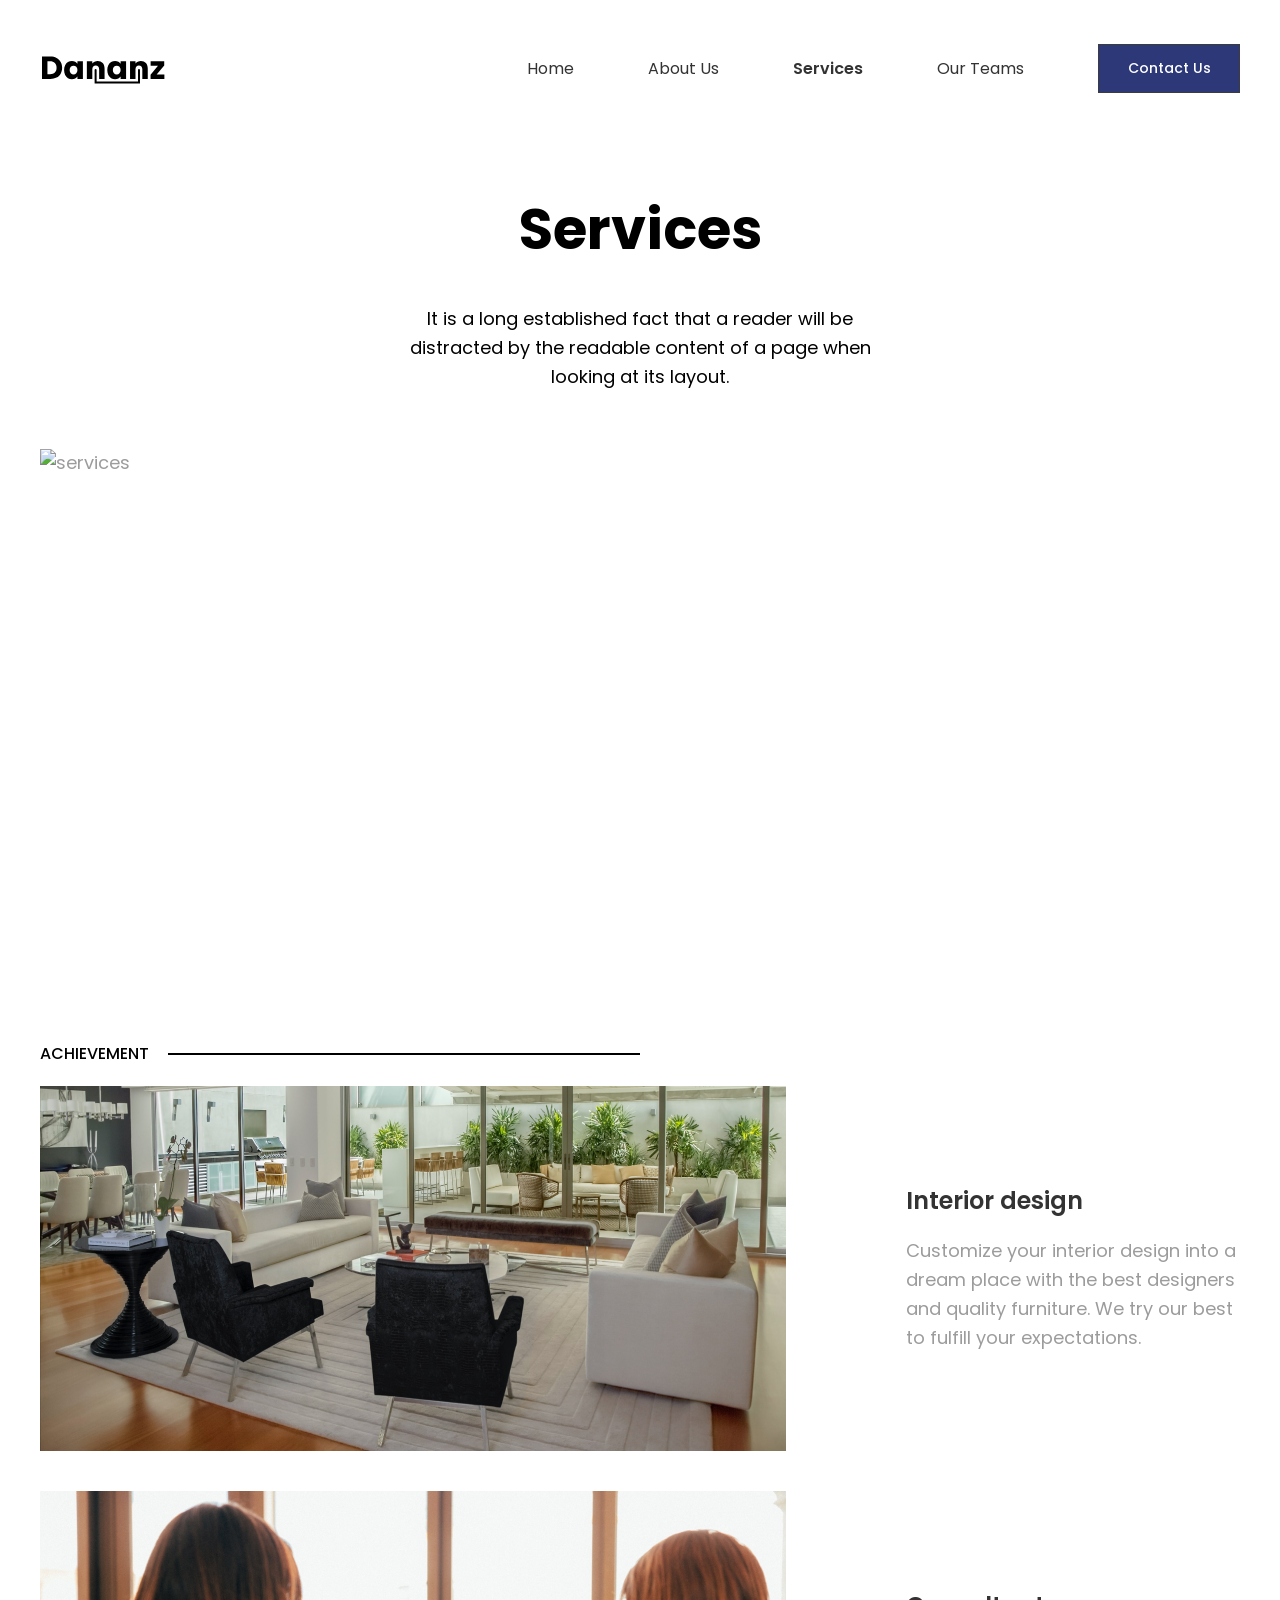
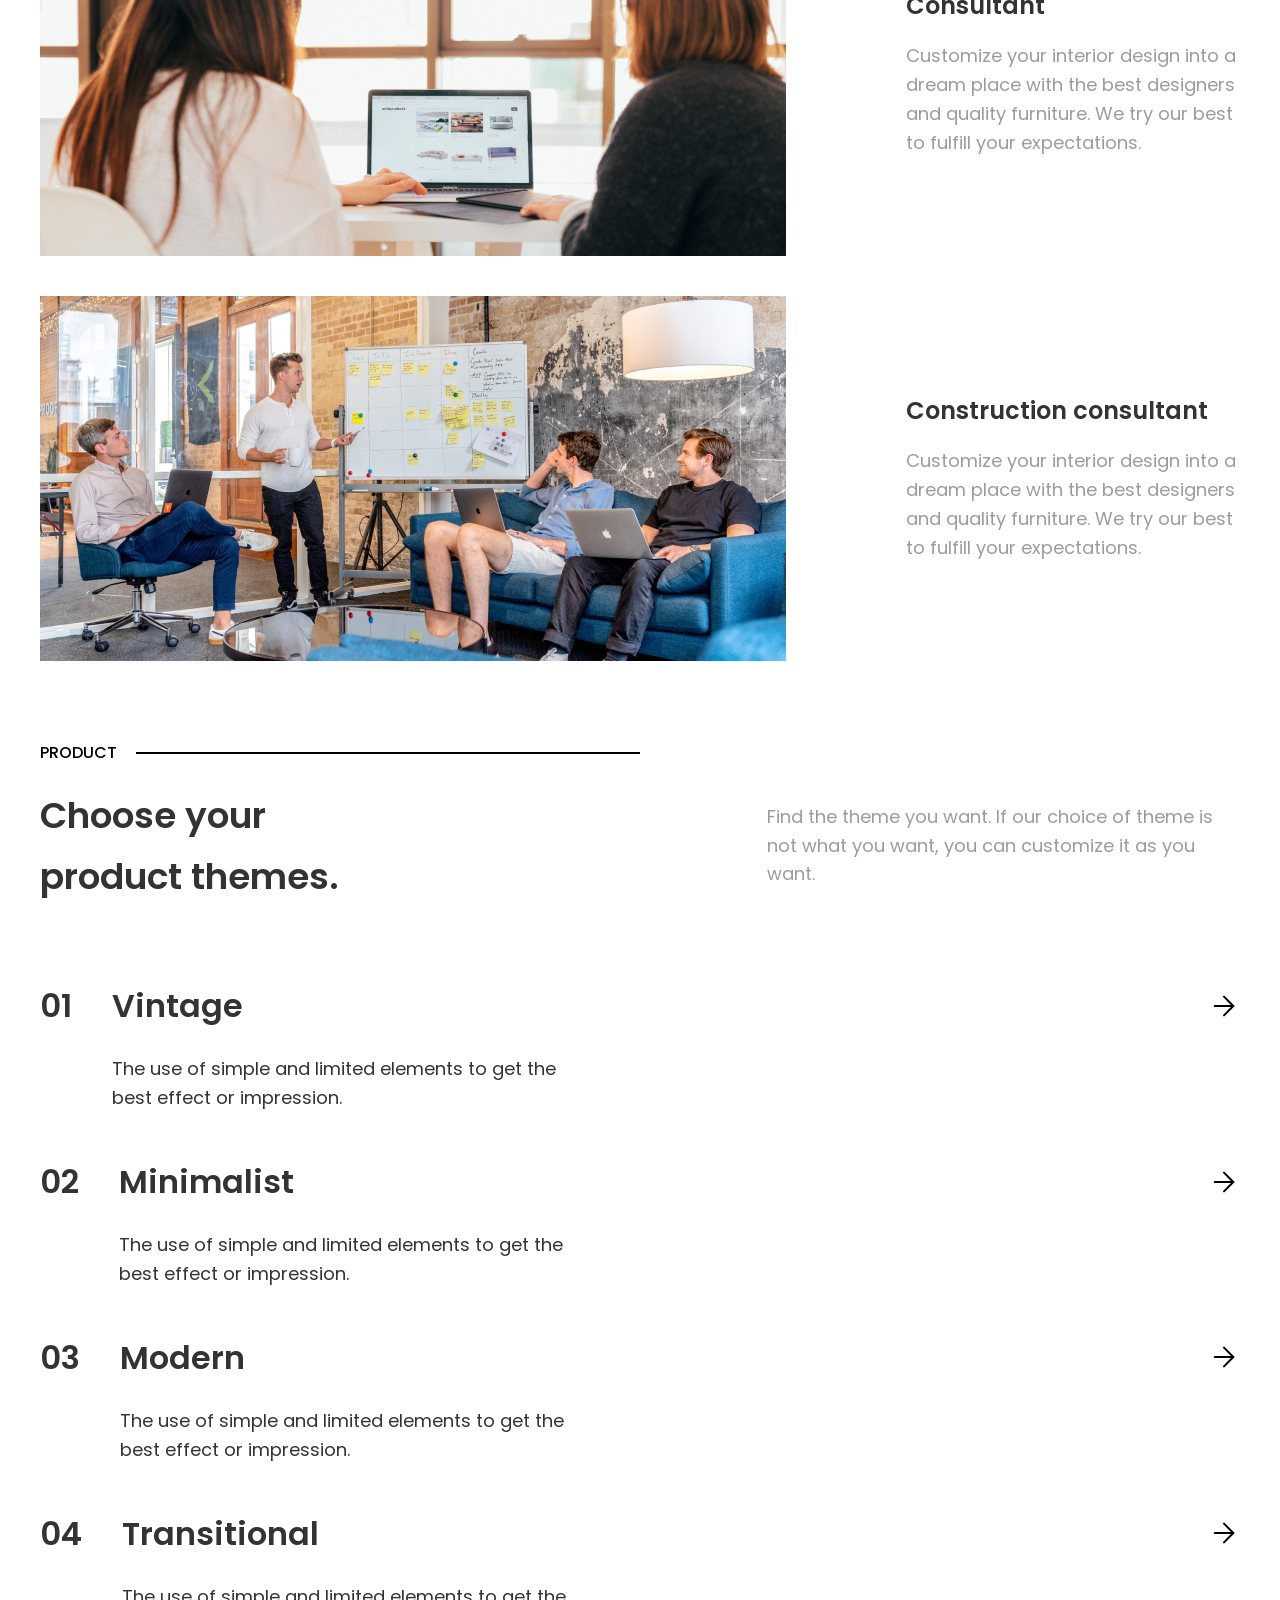
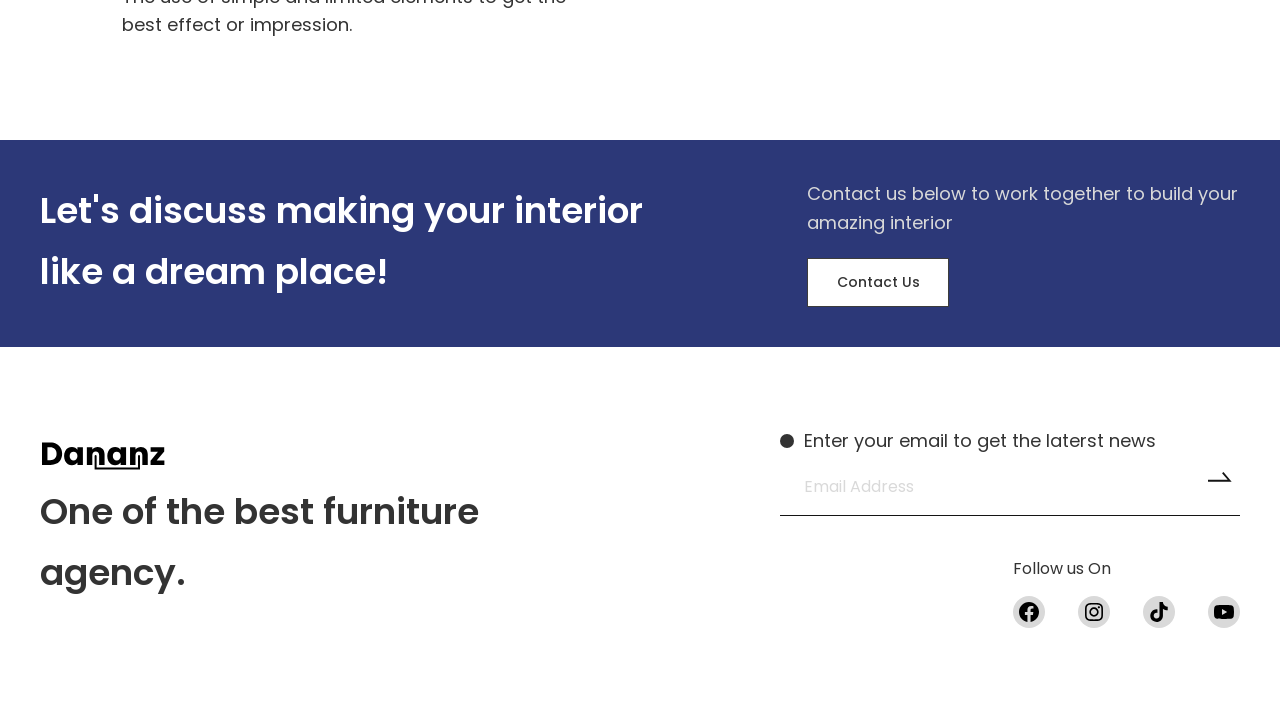
==== Dananz/services.html @ 2e98f43b "Add files via upload" ====
<!DOCTYPE html>
<html lang="en">

<head>
  <meta charset="UTF-8">
  <meta name="viewport" content="width=device-width, initial-scale=1.0">
  <link rel="preconnect" href="https://fonts.googleapis.com">
  <link rel="preconnect" href="https://fonts.gstatic.com" crossorigin>
  <link href="https://fonts.googleapis.com/css2?family=Poppins:wght@400;500;600;700&display=swap" rel="stylesheet">
  <link rel="stylesheet" href="css/style.css">
  <title>
    Services
  </title>
</head>

<body class="page__services">
  <div class="wrapper">
    <header id="header" class=" header">
      <div class="header__container">
        <a href="index.html" class="header__logo">
          <img src="img/home/logo.svg" alt="logo">
        </a>
        <nav class="header__action">
          <div class="header__menu menu">
            <nav class="menu__body">
              <ul class="menu__list">
                <li class="menu__item">
                  <a href="index.html" class="menu__link" data-text="Home">Home</a>
                </li>
                <li class="menu__item">
                  <a href="about.html" class="menu__link" data-text="About Us">About Us</a>
                </li>
                <li class="menu__item">
                  <a href="services.html" class="menu__link active" data-text="Services">Services</a>
                </li>
                <li class="menu__item">
                  <a href="teams.html" class="menu__link" data-text="Our Teams">Our Teams</a>
                </li>
              </ul>
            </nav>
          </div>
          <a href="contact.html" class="header__contact btn" role="button">
            Contact Us
          </a>
          <button type="button" class="menu__icon icon-menu" aria-label="Toggle menu"><span></span></button>
        </nav>
      </div>
    </header>
    <main class="main">
      <section class="section services reveal">
        <div class="services__container">
          <div class="services__content content-block">
            <h1 class="content-block__title">Services</h1>
            <div class="content-block__text">
              <p>It is a long established fact that a reader will be distracted by the readable content of a page when
                looking at its layout.</p>
            </div>
            <div class="content-block__image">
              <img src="img/Services/services.jpg" alt="services">
            </div>
          </div>
        </div>
      </section>
      <section class="section achievement reveal">
        <div class="achievement__container">
          <h3 class="achievement__category category_title">ACHIEVEMENT</h3>
          <div class="achievement__content">
            <article class="achievement__item item-achievement">
              <a href="#" class="item-achievement__media">
                <img src="img/services/01.jpg" alt="design">
              </a>
              <div class="item-achievement__content">
                <h3 class="item-achievement__title"><a href="#">Interior design</a></h3>
                <div class="item-achievement__text">
                  <p>Customize your interior design into a dream place with the best designers and quality furniture. We
                    try our best to fulfill your expectations.</p>
                </div>
              </div>
            </article>
            <article class="achievement__item item-achievement">
              <a href="#" class="item-achievement__media">
                <img src="img/services/02.jpg" alt="consultant">
              </a>
              <div class="item-achievement__content">
                <h3 class="item-achievement__title"><a href="#">Consultant</a></h3>
                <div class="item-achievement__text">
                  <p>Customize your interior design into a dream place with the best designers and quality furniture. We
                    try our best to fulfill your expectations.</p>
                </div>
              </div>
            </article>
            <article class="achievement__item item-achievement">
              <a href="#" class="item-achievement__media">
                <img src="img/services/03.jpg" alt="conversation">
              </a>
              <div class="item-achievement__content">
                <h3 class="item-achievement__title"><a href="#">Construction consultant</a></h3>
                <div class="item-achievement__text">
                  <p>Customize your interior design into a dream place with the best designers and quality furniture. We
                    try our best to fulfill your expectations.</p>
                </div>
              </div>
            </article>
          </div>
        </div>
      </section>
      <section class="section product reveal">
        <div class="product__container">
          <div class="product__top top-product">
            <h3 class="top-product__category category_title">PRODUCT</h3>
            <div class="top-product__content">
              <h2 class="top-product__title title">Choose your product themes.</h2>
              <div class="top-product__text">
                <p>Find the theme you want. If our choice of theme is not what you want, you can customize it as you
                  want.
                </p>
              </div>
            </div>
          </div>
          <ul class="product__category category-list">
            <li class="category-list__item">
              <span class="category-list__number">01</span>
              <div class="category-list__content">
                <a href="#">
                  <span class="category-list__title">Vintage</span>
                  <img src="img/icons/arrow-right.svg" alt="arrow">
                </a>
                <div class="category-list__text">
                  <p>The use of simple and limited elements to get the best effect or impression.</p>
                </div>
              </div>
            </li>
            <li class="category-list__item">
              <span class="category-list__number">02</span>
              <div class="category-list__content">
                <a href="#">
                  <span class="category-list__title">Minimalist</span>
                  <img src="img/icons/arrow-right.svg" alt="arrow">
                </a>
                <div class="category-list__text">
                  <p>The use of simple and limited elements to get the best effect or impression.</p>
                </div>
              </div>
            </li>
            <li class="category-list__item">
              <span class="category-list__number">03</span>
              <div class="category-list__content">
                <a href="#">
                  <span class="category-list__title">Modern</span>
                  <img src="img/icons/arrow-right.svg" alt="arrow">
                </a>
                <div class="category-list__text">
                  <p>The use of simple and limited elements to get the best effect or impression.</p>
                </div>
              </div>
            </li>
            <li class="category-list__item">
              <span class="category-list__number">04</span>
              <div class="category-list__content">
                <a href="#">
                  <span class="category-list__title">Transitional</span>
                  <img src="img/icons/arrow-right.svg" alt="arrow">
                </a>
                <div class="category-list__text">
                  <p>The use of simple and limited elements to get the best effect or impression.</p>
                </div>
              </div>
            </li>
          </ul>
        </div>
      </section>
    </main>
    <footer class="footer reveal">
      <div class="footer__contact contact-footer">
        <div class="contact-footer__container">
          <h2 class="contact-footer__title title">Let's discuss making your interior like a dream place!</h2>
          <div class="contact-footer__action">
            <div class="contact-footer__text">
              <p>Contact us below to work together to build your amazing interior</p>
            </div>
            <a href="contact.html" class="contact-footer__btn btn_reverse">Contact Us</a>
          </div>
        </div>
      </div>
      <div class="footer__container">
        <div class="footer__text">
          <a href="#" class="footer__logo">
            <img src="img/home/logo.svg" alt="logo">
          </a>
          <h2 class="footer__title title">One of the best furniture agency.</h2>
        </div>
        <div class="footer__action action-footer">
          <form class="action-footer__form">

            <label for="footer-email" class="action-footer__label">
              Enter your email to get the laterst news
            </label>

            <div class="action-footer__field">
              <input type="email" id="footer-email" name="email" class="action-footer__input"
                placeholder="Email Address" required>

              <button type="submit" class="action-footer__submit" aria-label="Submit email">
                <img src="img/icons/search-decor.svg" alt="">
              </button>
            </div>

          </form>
          <div class="action-footer__social social-footer">
            <div class="social-footer__text">Follow us On</div>
            <div class="social-footer__items">
              <a href="#" class="social-footer__item">
                <img src="img/icons/facebook.svg" alt="facebbok">
              </a>
              <a href="#" class="social-footer__item">
                <img src="img/icons/instagram.svg" alt="instagram">
              </a>
              <a href="#" class="social-footer__item">
                <img src="img/icons/tiktok.svg" alt="tiktok">
              </a>
              <a href="#" class="social-footer__item">
                <img src="img/icons/youtube.svg" alt="youtube">
              </a>
            </div>
          </div>
        </div>
      </div>
    </footer>
  </div>
  <div class="menu__overlay"></div>
  <script src="js/script.js"></script>
</body>

</html>
---- Dananz/css/style.css ----
@charset "UTF-8";
*,
*::before,
*::after {
  padding: 0;
  margin: 0;
  border: 0;
  -webkit-box-sizing: border-box;
          box-sizing: border-box;
}

a {
  text-decoration: none;
  color: inherit;
}

li {
  list-style: none;
}

img {
  vertical-align: top;
}

h1,
h2,
h3,
h4,
h5,
h6 {
  font-weight: inherit;
  font-size: inherit;
}

html,
body {
  height: 100%;
  line-height: 1;
}

textarea,
button,
input {
  font-weight: inherit;
  font-size: inherit;
  color: inherit;
  font-family: inherit;
}

button {
  cursor: pointer;
  background-color: inherit;
}

.badge {
  display: -webkit-inline-box;
  display: -ms-inline-flexbox;
  display: inline-flex;
  -webkit-box-orient: vertical;
  -webkit-box-direction: normal;
      -ms-flex-direction: column;
          flex-direction: column;
  -webkit-box-align: center;
      -ms-flex-align: center;
          align-items: center;
  -webkit-box-pack: center;
      -ms-flex-pack: center;
          justify-content: center;
  gap: clamp(15px, 15px + (57 - 15) * (100vw - 320px) / (1230 - 320), 57px);
  height: clamp(200px, 200px + (525 - 200) * (100vw - 320px) / (1230 - 320), 525px);
  width: clamp(130px, 130px + (252 - 130) * (100vw - 320px) / (1230 - 320), 252px);
  background-color: #2c3878;
  color: #fff;
}
.badge__links {
  display: -webkit-inline-box;
  display: -ms-inline-flexbox;
  display: inline-flex;
  -webkit-box-orient: vertical;
  -webkit-box-direction: normal;
      -ms-flex-direction: column;
          flex-direction: column;
  -webkit-box-align: center;
      -ms-flex-align: center;
          align-items: center;
  -webkit-box-pack: center;
      -ms-flex-pack: center;
          justify-content: center;
  -webkit-transition: -webkit-transform 0.3s;
  transition: -webkit-transform 0.3s;
  transition: transform 0.3s;
  transition: transform 0.3s, -webkit-transform 0.3s;
}
@media (any-hover: hover) {
  .badge__links:hover {
    -webkit-transform: scale(1.1);
        -ms-transform: scale(1.1);
            transform: scale(1.1);
  }
}
.badge__count {
  font-size: clamp(14px, 14px + (52 - 14) * (100vw - 320px) / (1230 - 320), 52px);
}
.badge__text {
  font-size: clamp(12px, 12px + (16 - 12) * (100vw - 320px) / (1230 - 320), 16px);
}

.category_title {
  font-size: 1rem;
  font-weight: 500;
  color: #000;
  line-height: 1.5;
  margin-bottom: 1.25rem;
  display: -webkit-box;
  display: -ms-flexbox;
  display: flex;
  -webkit-box-align: center;
      -ms-flex-align: center;
          align-items: center;
  gap: 1.1875rem;
  max-width: 37.5rem;
}
.category_title::after {
  content: "";
  -webkit-box-flex: 1;
      -ms-flex: 1 1 auto;
          flex: 1 1 auto;
  height: 0.125rem;
  background-color: #000;
}

.title {
  font-size: clamp(18px, 18px + (36 - 18) * (100vw - 320px) / (1230 - 320), 36px);
  font-weight: 600;
  line-height: 1.7;
  color: #333333;
}

.category-list {
  display: -webkit-box;
  display: -ms-flexbox;
  display: flex;
  -webkit-box-orient: vertical;
  -webkit-box-direction: normal;
      -ms-flex-direction: column;
          flex-direction: column;
  row-gap: clamp(10px, 10px + (43 - 10) * (100vw - 320px) / (1230 - 320), 43px);
}
.category-list__item {
  font-size: clamp(14px, 14px + (32 - 14) * (100vw - 320px) / (1230 - 320), 32px);
  font-weight: 600;
  color: #333333;
  display: -webkit-box;
  display: -ms-flexbox;
  display: flex;
  -webkit-column-gap: 2.5rem;
     -moz-column-gap: 2.5rem;
          column-gap: 2.5rem;
}
.category-list__content {
  -webkit-box-flex: 1;
      -ms-flex: 1 1 auto;
          flex: 1 1 auto;
}
.category-list__content a {
  display: -webkit-box;
  display: -ms-flexbox;
  display: flex;
  -webkit-box-align: center;
      -ms-flex-align: center;
          align-items: center;
}
.category-list__content a:not(:last-child) {
  margin-bottom: clamp(5px, 5px + (24 - 5) * (100vw - 320px) / (1230 - 320), 24px);
}
@media (any-hover: hover) {
  .category-list__content a:hover {
    color: #2c3878;
  }
  .category-list__content a:hover img {
    -webkit-transform: translate(1.25rem, 0);
        -ms-transform: translate(1.25rem, 0);
            transform: translate(1.25rem, 0);
  }
}
.category-list__content a img {
  -webkit-transition: -webkit-transform 0.3s;
  transition: -webkit-transform 0.3s;
  transition: transform 0.3s;
  transition: transform 0.3s, -webkit-transform 0.3s;
  width: clamp(20px, 20px + (32 - 20) * (100vw - 320px) / (1230 - 320), 32px);
  height: clamp(20px, 20px + (32 - 20) * (100vw - 320px) / (1230 - 320), 32px);
}
.category-list__title {
  -webkit-transition: color 0.3s;
  transition: color 0.3s;
  -webkit-box-flex: 1;
      -ms-flex: 1 1 auto;
          flex: 1 1 auto;
}
.category-list__text {
  max-width: 29.3125rem;
  font-size: clamp(14px, 14px + (18 - 14) * (100vw - 320px) / (1230 - 320), 18px);
  font-weight: 400;
  line-height: 1.6; /* 20/12 */
  color: #333333;
}

.btn {
  width: clamp(100px, 100px + (142 - 100) * (100vw - 320px) / (1230 - 320), 142px);
  height: clamp(40px, 40px + (49 - 40) * (100vw - 320px) / (1230 - 320), 49px);
  display: -webkit-box;
  display: -ms-flexbox;
  display: flex;
  -webkit-box-pack: center;
      -ms-flex-pack: center;
          justify-content: center;
  -webkit-box-align: center;
      -ms-flex-align: center;
          align-items: center;
  font-size: 0.875rem;
  font-weight: 500;
  line-height: 1.5;
  color: #fff;
  background-color: #2c3878;
  border: 1px solid #3C3C3C;
  -webkit-transition: all 0.3s;
  transition: all 0.3s;
}
@media (any-hover: hover) {
  .btn:hover {
    color: #2c3878;
    background-color: #fff;
  }
}

.btn_reverse {
  width: clamp(100px, 100px + (142 - 100) * (100vw - 320px) / (1230 - 320), 142px);
  height: clamp(40px, 40px + (49 - 40) * (100vw - 320px) / (1230 - 320), 49px);
  display: -webkit-box;
  display: -ms-flexbox;
  display: flex;
  -webkit-box-pack: center;
      -ms-flex-pack: center;
          justify-content: center;
  -webkit-box-align: center;
      -ms-flex-align: center;
          align-items: center;
  font-size: 0.875rem;
  font-weight: 500;
  line-height: 1.5;
  color: #333333;
  background-color: #fff;
  border: 1px solid #3C3C3C;
  -webkit-transition: all 0.3s;
  transition: all 0.3s;
}
@media (any-hover: hover) {
  .btn_reverse:hover {
    color: #fff;
    background-color: #2c3878;
  }
}

.content-block__title {
  font-size: clamp(24px, 24px + (56 - 24) * (100vw - 320px) / (1230 - 320), 56px);
  line-height: 1.4;
  font-weight: 700;
  color: #000;
  text-align: center;
  margin-bottom: clamp(15px, 15px + (36 - 15) * (100vw - 320px) / (1230 - 320), 36px);
}
.content-block__text {
  color: #000;
  max-width: 36.375rem;
  text-align: center;
  margin: 0 auto;
}
.content-block__text:not(:last-child) {
  margin-bottom: clamp(20px, 20px + (57 - 20) * (100vw - 320px) / (1230 - 320), 57px);
}
.content-block__image {
  position: relative;
  aspect-ratio: 1200/513;
}
.content-block__image img {
  position: absolute;
  width: 100%;
  height: 100%;
  inset: 0;
  -o-object-fit: cover;
     object-fit: cover;
}

.card-service {
  display: -webkit-box;
  display: -ms-flexbox;
  display: flex;
  -webkit-box-align: center;
      -ms-flex-align: center;
          align-items: center;
  -webkit-box-orient: vertical;
  -webkit-box-direction: normal;
      -ms-flex-direction: column;
          flex-direction: column;
  gap: 1.25rem;
  padding-top: clamp(10px, 10px + (20 - 10) * (100vw - 320px) / (1230 - 320), 20px);
  padding-left: clamp(15px, 15px + (27 - 15) * (100vw - 320px) / (1230 - 320), 27px);
  padding-right: clamp(15px, 15px + (27 - 15) * (100vw - 320px) / (1230 - 320), 27px);
  padding-bottom: clamp(12px, 12px + (22 - 12) * (100vw - 320px) / (1230 - 320), 22px);
  -webkit-box-shadow: 0 0 5px 1px rgba(0, 0, 0, 0.1);
          box-shadow: 0 0 5px 1px rgba(0, 0, 0, 0.1);
  background-color: #fff;
}
.card-service__eclipse {
  width: 3.9375rem;
  height: 3.9375rem;
  background-color: #D9D9D9;
  border-radius: 50%;
}
.card-service__title {
  text-align: center;
  color: #333333;
  line-height: 1.4;
  font-size: clamp(16px, 16px + (24 - 16) * (100vw - 320px) / (1230 - 320), 24px);
  font-weight: 600;
}
.card-service__text {
  text-align: center;
}

body {
  font-family: "Poppins", sans-serif;
  font-size: clamp(14px, 14px + (18 - 14) * (100vw - 320px) / (1230 - 320), 18px);
  font-weight: 400;
  line-height: 1.6; /* 20/12 */
  color: #9C9C9C;
}

.wrapper {
  overflow: hidden;
  min-height: 100%;
  position: relative;
  display: -webkit-box;
  display: -ms-flexbox;
  display: flex;
  -webkit-box-orient: vertical;
  -webkit-box-direction: normal;
      -ms-flex-direction: column;
          flex-direction: column;
}

.wrapper > main {
  -webkit-box-flex: 1;
      -ms-flex-positive: 1;
          flex-grow: 1;
}

[class*=__container] {
  max-width: 76.875rem;
  padding: 0 15px;
  margin: 0 auto;
}

.page__home .main {
  gap: clamp(40px, 40px + (160 - 40) * (100vw - 320px) / (1230 - 320), 160px);
}

.main {
  display: -webkit-box;
  display: -ms-flexbox;
  display: flex;
  -webkit-box-orient: vertical;
  -webkit-box-direction: normal;
      -ms-flex-direction: column;
          flex-direction: column;
  margin-top: clamp(70px, 70px + (191 - 70) * (100vw - 320px) / (1230 - 320), 191px);
  gap: clamp(40px, 40px + (80 - 40) * (100vw - 320px) / (1230 - 320), 80px);
}

.reveal {
  opacity: 0;
  -webkit-transform: translateY(100px);
      -ms-transform: translateY(100px);
          transform: translateY(100px);
  -webkit-transition: all 0.8s ease;
  transition: all 0.8s ease;
}
.reveal:nth-child(1) {
  -webkit-transition-delay: 0.1s;
          transition-delay: 0.1s;
}
.reveal:nth-child(2) {
  -webkit-transition-delay: 0.2s;
          transition-delay: 0.2s;
}
.reveal:nth-child(3) {
  -webkit-transition-delay: 0.3s;
          transition-delay: 0.3s;
}
.reveal:nth-child(4) {
  -webkit-transition-delay: 0.3s;
          transition-delay: 0.3s;
}
.reveal:nth-child(5) {
  -webkit-transition-delay: 0.3s;
          transition-delay: 0.3s;
}
.reveal.active {
  opacity: 1;
  -webkit-transform: translateY(0);
      -ms-transform: translateY(0);
          transform: translateY(0);
}

body.lock {
  overflow: hidden;
}

.header {
  position: fixed;
  left: 0;
  top: 0;
  color: #333333;
  width: 100%;
  z-index: 100;
}
.header.is-scrolled {
  background-color: #fff;
  color: #333333;
  -webkit-box-shadow: 0 4px 20px rgba(0, 0, 0, 0.05);
          box-shadow: 0 4px 20px rgba(0, 0, 0, 0.05);
}
.header__container {
  display: -webkit-box;
  display: -ms-flexbox;
  display: flex;
  -webkit-box-pack: justify;
      -ms-flex-pack: justify;
          justify-content: space-between;
  -webkit-box-align: center;
      -ms-flex-align: center;
          align-items: center;
  -webkit-column-gap: clamp(5px, 5px + (10 - 5) * (100vw - 320px) / (1230 - 320), 10px);
     -moz-column-gap: clamp(5px, 5px + (10 - 5) * (100vw - 320px) / (1230 - 320), 10px);
          column-gap: clamp(5px, 5px + (10 - 5) * (100vw - 320px) / (1230 - 320), 10px);
  height: clamp(50px, 50px + (136 - 50) * (100vw - 320px) / (1230 - 320), 136px);
}
.header__action {
  display: -webkit-box;
  display: -ms-flexbox;
  display: flex;
  -webkit-box-align: center;
      -ms-flex-align: center;
          align-items: center;
  -ms-flex-wrap: wrap;
      flex-wrap: wrap;
  -webkit-column-gap: clamp(10px, 10px + (74 - 10) * (100vw - 320px) / (1230 - 320), 74px);
     -moz-column-gap: clamp(10px, 10px + (74 - 10) * (100vw - 320px) / (1230 - 320), 74px);
          column-gap: clamp(10px, 10px + (74 - 10) * (100vw - 320px) / (1230 - 320), 74px);
  row-gap: 5px;
}
.header__menu {
  display: -webkit-box;
  display: -ms-flexbox;
  display: flex;
  -webkit-box-align: center;
      -ms-flex-align: center;
          align-items: center;
}
.header__contact {
  display: block;
}

@media (max-width: 768px) {
  .menu__body {
    overflow: auto;
    position: fixed;
    top: 0;
    right: 0;
    width: min(320px, 100%);
    height: 100dvh;
    background: #fff;
    z-index: 99;
    padding: 100px 40px 40px;
    display: -webkit-box;
    display: -ms-flexbox;
    display: flex;
    -webkit-box-orient: vertical;
    -webkit-box-direction: normal;
        -ms-flex-direction: column;
            flex-direction: column;
    gap: 8px;
    -webkit-box-shadow: -10px 0 40px rgba(0, 0, 0, 0.1);
            box-shadow: -10px 0 40px rgba(0, 0, 0, 0.1);
    opacity: 0;
    visibility: hidden;
    -webkit-transform: translateX(100%);
        -ms-transform: translateX(100%);
            transform: translateX(100%);
    -webkit-transition: opacity 0.4s, visibility 0.4s, -webkit-transform 0.4s cubic-bezier(0.77, 0, 0.175, 1);
    transition: opacity 0.4s, visibility 0.4s, -webkit-transform 0.4s cubic-bezier(0.77, 0, 0.175, 1);
    transition: opacity 0.4s, visibility 0.4s, transform 0.4s cubic-bezier(0.77, 0, 0.175, 1);
    transition: opacity 0.4s, visibility 0.4s, transform 0.4s cubic-bezier(0.77, 0, 0.175, 1), -webkit-transform 0.4s cubic-bezier(0.77, 0, 0.175, 1);
  }
  .menu__body.active {
    opacity: 1;
    visibility: visible;
    -webkit-transform: translateX(0);
        -ms-transform: translateX(0);
            transform: translateX(0);
  }
}
.menu__list {
  display: -webkit-box;
  display: -ms-flexbox;
  display: flex;
  -webkit-box-align: center;
      -ms-flex-align: center;
          align-items: center;
  -ms-flex-wrap: wrap;
      flex-wrap: wrap;
  -webkit-column-gap: clamp(10px, 10px + (74 - 10) * (100vw - 320px) / (1230 - 320), 74px);
     -moz-column-gap: clamp(10px, 10px + (74 - 10) * (100vw - 320px) / (1230 - 320), 74px);
          column-gap: clamp(10px, 10px + (74 - 10) * (100vw - 320px) / (1230 - 320), 74px);
  row-gap: 5px;
}
@media (max-width: 768px) {
  .menu__list {
    -webkit-box-orient: vertical;
    -webkit-box-direction: normal;
        -ms-flex-direction: column;
            flex-direction: column;
    -webkit-box-align: start;
        -ms-flex-align: start;
            align-items: flex-start;
    gap: 0;
    width: 100%;
  }
}
@media (max-width: 768px) {
  .menu__item {
    width: 100%;
    border-bottom: 1px solid #f0f0f0;
    opacity: 0;
    -webkit-transform: translateX(30px);
        -ms-transform: translateX(30px);
            transform: translateX(30px);
    -webkit-transition: opacity 0.3s, -webkit-transform 0.3s;
    transition: opacity 0.3s, -webkit-transform 0.3s;
    transition: opacity 0.3s, transform 0.3s;
    transition: opacity 0.3s, transform 0.3s, -webkit-transform 0.3s;
  }
  .menu__item:nth-child(1) {
    -webkit-transition-delay: 0.07s;
            transition-delay: 0.07s;
  }
  .menu__item:nth-child(2) {
    -webkit-transition-delay: 0.14s;
            transition-delay: 0.14s;
  }
  .menu__item:nth-child(3) {
    -webkit-transition-delay: 0.21s;
            transition-delay: 0.21s;
  }
  .menu__item:nth-child(4) {
    -webkit-transition-delay: 0.28s;
            transition-delay: 0.28s;
  }
  .menu__item:nth-child(5) {
    -webkit-transition-delay: 0.35s;
            transition-delay: 0.35s;
  }
  .menu__item:nth-child(6) {
    -webkit-transition-delay: 0.42s;
            transition-delay: 0.42s;
  }
  .menu__body.active .menu__item {
    opacity: 1;
    -webkit-transform: translateX(0);
        -ms-transform: translateX(0);
            transform: translateX(0);
  }
}
.menu__link {
  display: inline-block;
  color: #333333;
  font-size: 1rem;
  line-height: 1.6;
  outline: none;
  -webkit-tap-highlight-color: transparent;
}
@media (max-width: 768px) {
  .menu__link {
    padding: 16px 0;
    font-size: 1.125rem;
    display: -webkit-box;
    display: -ms-flexbox;
    display: flex;
    width: 100%;
    -webkit-box-pack: start;
        -ms-flex-pack: start;
            justify-content: start;
  }
}
@media (any-hover: hover) {
  .menu__link:hover {
    text-decoration: underline;
  }
}
.menu__link.active {
  font-weight: 600;
}

.icon-menu {
  display: none;
  position: relative;
  width: 36px;
  height: 24px;
  background: none;
  border: none;
  cursor: pointer;
  z-index: 101;
}
.icon-menu::before, .icon-menu::after {
  content: "";
  position: absolute;
  left: 0;
  width: 100%;
  height: 3px;
  background-color: #333;
  border-radius: 2px;
  -webkit-transition: all 0.4s cubic-bezier(0.77, 0, 0.175, 1);
  transition: all 0.4s cubic-bezier(0.77, 0, 0.175, 1);
}
.icon-menu::before {
  top: 0;
}
.icon-menu::after {
  bottom: 0;
}
.icon-menu:hover::before, .icon-menu:hover::after {
  background-color: #2c3878;
}
.icon-menu:focus-visible {
  outline: none;
  -webkit-box-shadow: 0 0 0 3px rgba(44, 56, 120, 0.4);
          box-shadow: 0 0 0 3px rgba(44, 56, 120, 0.4);
}
.icon-menu.active::before {
  top: 50%;
  -webkit-transform: translateY(-50%) rotate(45deg);
      -ms-transform: translateY(-50%) rotate(45deg);
          transform: translateY(-50%) rotate(45deg);
}
.icon-menu.active::after {
  bottom: 50%;
  -webkit-transform: translateY(50%) rotate(-45deg);
      -ms-transform: translateY(50%) rotate(-45deg);
          transform: translateY(50%) rotate(-45deg);
}

@media (max-width: 768px) {
  .icon-menu {
    display: block;
  }
}
.btn {
  width: clamp(100px, 100px + (142 - 100) * (100vw - 320px) / (1230 - 320), 142px);
  height: clamp(40px, 40px + (49 - 40) * (100vw - 320px) / (1230 - 320), 49px);
  display: -webkit-box;
  display: -ms-flexbox;
  display: flex;
  -webkit-box-pack: center;
      -ms-flex-pack: center;
          justify-content: center;
  -webkit-box-align: center;
      -ms-flex-align: center;
          align-items: center;
  font-size: 0.875rem;
  font-weight: 500;
  line-height: 1.5;
  color: #fff;
  background-color: #2c3878;
  border: 1px solid #3C3C3C;
  -webkit-transition: all 0.3s;
  transition: all 0.3s;
}
@media (any-hover: hover) {
  .btn:hover {
    color: #2c3878;
    background-color: #fff;
  }
}

.menu__overlay {
  display: none;
}
@media (max-width: 768px) {
  .menu__overlay {
    display: block;
    position: fixed;
    inset: 0;
    background: rgba(0, 0, 0, 0.5);
    z-index: 98;
    opacity: 0;
    visibility: hidden;
    -webkit-transition: opacity 0.4s, visibility 0.4s;
    transition: opacity 0.4s, visibility 0.4s;
    backdrop-filter: blur(2px);
  }
  .menu__overlay.active {
    opacity: 1;
    visibility: visible;
  }
}

body.page__home .top-hero {
  position: relative;
  margin-bottom: clamp(20px, 20px + (46 - 20) * (100vw - 320px) / (1230 - 320), 46px);
}
body.page__home .top-hero__title {
  font-size: 4.5rem;
  font-size: clamp(24px, 24px + (72 - 24) * (100vw - 320px) / (1230 - 320), 72px);
  line-height: 1.4;
  font-weight: 700;
  color: #333333;
}
@media (min-width: 48rem) {
  body.page__home .top-hero__title span:first-child {
    display: -webkit-box;
    display: -ms-flexbox;
    display: flex;
    -webkit-box-align: center;
        -ms-flex-align: center;
            align-items: center;
    gap: clamp(15px, 15px + (75 - 15) * (100vw - 320px) / (1230 - 320), 75px);
  }
  body.page__home .top-hero__title span:first-child::after {
    content: "";
    height: 2px;
    -webkit-box-flex: 1;
        -ms-flex: 1 1 auto;
            flex: 1 1 auto;
    background-color: #000;
  }
}
body.page__home .top-hero__title span:last-child {
  display: block;
  max-width: clamp(300px, 300px + (681 - 300) * (100vw - 320px) / (1230 - 320), 681px);
}
body.page__home .top-hero__copiright {
  position: absolute;
  right: 0;
  bottom: clamp(0px, 0px + (12 - 0) * (100vw - 320px) / (1230 - 320), 12px);
  font-weight: 500;
  line-height: 1.5;
  color: #333333;
  -webkit-writing-mode: vertical-rl;
      -ms-writing-mode: tb-rl;
          writing-mode: vertical-rl; /* vertical-lr або vertical-rl */
  -webkit-transform: rotate(180deg);
      -ms-transform: rotate(180deg);
          transform: rotate(180deg);
  font-size: clamp(10px, 10px + (18 - 10) * (100vw - 320px) / (1230 - 320), 18px);
}
body.page__home .footer-hero__media {
  position: relative;
  aspect-ratio: 1200/513;
}
body.page__home .footer-hero__media img {
  position: absolute;
  inset: 0;
  width: 100%;
  height: 100%;
  -o-object-fit: cover;
     object-fit: cover;
}
body.page__home .badge-hero {
  position: absolute;
  top: -13.0625rem;
  right: 8.875rem;
}
@media (max-width: 61.9375rem) {
  body.page__home .badge-hero {
    top: -6.25rem;
    right: 6.25rem;
  }
}
@media (max-width: 48rem) {
  body.page__home .badge-hero {
    position: relative;
    top: 0;
    left: 0;
  }
}
body.page__home .about__top {
  margin-bottom: clamp(20px, 20px + (60 - 20) * (100vw - 320px) / (1230 - 320), 60px);
}
body.page__home .footer-about {
  display: -webkit-box;
  display: -ms-flexbox;
  display: flex;
}
@media (max-width: 48rem) {
  body.page__home .footer-about {
    -webkit-box-orient: vertical;
    -webkit-box-direction: normal;
        -ms-flex-direction: column;
            flex-direction: column;
    gap: 0.9375rem;
  }
}
body.page__home .footer-about__media {
  position: relative;
  aspect-ratio: 883/525;
}
@media (min-width: 48rem) {
  body.page__home .footer-about__media {
    -ms-flex-item-align: start;
        align-self: flex-start;
    -webkit-box-flex: 0;
        -ms-flex: 0 1 73.583333%;
            flex: 0 1 73.583333%; /* 883/1200 */
  }
}
@media (max-width: 48rem) {
  body.page__home .footer-about__media {
    -webkit-box-flex: 1;
        -ms-flex: 1 1 100%;
            flex: 1 1 100%;
  }
}
@media (any-hover: hover) {
  body.page__home .footer-about:hover .seo-badge {
    right: 0;
    pointer-events: auto;
  }
}
body.page__home .footer-about__img {
  position: absolute;
  width: 100%;
  height: 100%;
  inset: 0;
  -o-object-fit: cover;
     object-fit: cover;
}
@media (min-width: 48rem) {
  body.page__home .footer-about__content {
    -webkit-box-flex: 0;
        -ms-flex: 0 1 26.416667%;
            flex: 0 1 26.416667%;
    -ms-flex-item-align: end;
        align-self: flex-end;
    padding-left: clamp(0px, 0px + (94 - 0) * (100vw - 320px) / (1230 - 320), 94px);
    padding-bottom: clamp(0px, 0px + (94 - 0) * (100vw - 320px) / (1230 - 320), 94px);
  }
}
body.page__home .footer-about__text {
  margin-bottom: clamp(20px, 20px + (40 - 20) * (100vw - 320px) / (1230 - 320), 40px);
}
body.page__home .seo-badge {
  position: absolute;
  top: clamp(0px, 0px + (27 - 0) * (100vw - 320px) / (1230 - 320), 27px);
  display: -webkit-box;
  display: -ms-flexbox;
  display: flex;
  z-index: 20;
  background-color: #fff;
  -webkit-box-align: center;
      -ms-flex-align: center;
          align-items: center;
  gap: 1.25rem;
  -webkit-box-shadow: 10px 10px 40px 0 rgba(0, 0, 0, 0.05);
          box-shadow: 10px 10px 40px 0 rgba(0, 0, 0, 0.05);
  -webkit-transition: opacity 0.3s;
  transition: opacity 0.3s;
  width: clamp(200px, 200px + (276 - 200) * (100vw - 320px) / (1230 - 320), 276px);
  height: clamp(55px, 55px + (90 - 55) * (100vw - 320px) / (1230 - 320), 90px);
  padding-left: clamp(5px, 5px + (20 - 5) * (100vw - 320px) / (1230 - 320), 20px);
  pointer-events: none;
}
@media (max-width: 31.25em) {
  body.page__home .seo-badge {
    top: auto;
    bottom: 0;
    right: auto;
    left: auto;
    left: 50%;
    -webkit-transform: translate(-50%, 0);
        -ms-transform: translate(-50%, 0);
            transform: translate(-50%, 0);
  }
}
body.page__home .seo-badge {
  -webkit-transition: right 0.5s;
  transition: right 0.5s;
  right: -12.5625rem;
  right: clamp(-201px, 50px + (-201 - 50) * (100vw - 320px) / (1230 - 320), 50px);
}
@media (max-width: 48em) {
  body.page__home .seo-badge {
    right: clamp(0px, 0px + (27 - 0) * (100vw - 320px) / (1230 - 320), 27px);
  }
}
@media (max-width: 31.25em) {
  body.page__home .seo-badge {
    right: auto;
    left: auto;
    left: 50%;
    -webkit-transform: translate(-50%, 0);
        -ms-transform: translate(-50%, 0);
            transform: translate(-50%, 0);
  }
}
body.page__home .seo-badge__name {
  font-weight: 600;
  color: #000;
}
body.page__home .service__top {
  background-color: #fff;
  z-index: 3;
  position: relative;
}
body.page__home .service__footer {
  z-index: 1;
  position: relative;
  margin-top: clamp(-163px, 0px + (-163 - 0) * (100vw - 320px) / (1230 - 320), 0px);
}
@media (max-width: 48rem) {
  body.page__home .service__footer {
    margin-top: 1.25rem;
  }
}
body.page__home .service__footer {
  display: -webkit-box;
  display: -ms-flexbox;
  display: flex;
  -webkit-box-pack: end;
      -ms-flex-pack: end;
          justify-content: flex-end;
}
body.page__home .service__media {
  position: relative;
  aspect-ratio: 1076/524.55;
  -webkit-box-flex: 0;
      -ms-flex: 0 1 89.666667%;
          flex: 0 1 89.666667%; /* 1076/1200 */
}
@media (max-width: 48rem) {
  body.page__home .service__media {
    -webkit-box-flex: 1;
        -ms-flex: 1 1 100%;
            flex: 1 1 100%; /* 1076/1200 */
  }
}
body.page__home .service__media img {
  position: absolute;
  inset: 0;
  width: 100%;
  height: 100%;
  -o-object-fit: cover;
     object-fit: cover;
}
body.page__home .top-service {
  max-width: 73.583333%; /* 883/1200 */
  padding-bottom: 2.5rem;
  padding-right: 2.5rem;
}
@media (max-width: 48rem) {
  body.page__home .top-service {
    max-width: 100%; /* 883/1200 */
    padding-bottom: 0rem;
    padding-right: 0rem;
  }
}
body.page__home .top-service__content {
  max-width: 48.75rem;
  margin-bottom: clamp(20px, 20px + (40 - 20) * (100vw - 320px) / (1230 - 320), 40px);
}
body.page__home .top-service__category {
  row-gap: clamp(10px, 10px + (35 - 10) * (100vw - 320px) / (1230 - 320), 35px);
}
body.page__home .top-service__category .category-list__item {
  font-size: clamp(14px, 14px + (24 - 14) * (100vw - 320px) / (1230 - 320), 24px);
  font-weight: 600;
  color: #333333;
}
body.page__home .top-service__category a {
  display: -webkit-box;
  display: -ms-flexbox;
  display: flex;
  -webkit-box-align: center;
      -ms-flex-align: center;
          align-items: center;
}
body.page__home .top-service__title {
  padding-bottom: clamp(18px, 18px + (24 - 18) * (100vw - 320px) / (1230 - 320), 24px);
}
body.page__home .top-service__text {
  max-width: 29.4375rem;
}
body.page__home .top-product {
  margin-bottom: clamp(20px, 20px + (73 - 20) * (100vw - 320px) / (1230 - 320), 73px);
}
body.page__home .top-product__content {
  display: -webkit-box;
  display: -ms-flexbox;
  display: flex;
  -webkit-box-align: center;
      -ms-flex-align: center;
          align-items: center;
  gap: clamp(10px, 10px + (20 - 10) * (100vw - 320px) / (1230 - 320), 20px);
  -webkit-box-pack: justify;
      -ms-flex-pack: justify;
          justify-content: space-between;
}
@media (max-width: 48rem) {
  body.page__home .top-product__content {
    -webkit-box-orient: vertical;
    -webkit-box-direction: normal;
        -ms-flex-direction: column;
            flex-direction: column;
    -webkit-box-align: start;
        -ms-flex-align: start;
            align-items: flex-start;
  }
}
body.page__home .top-product__title {
  -webkit-box-flex: 0;
      -ms-flex: 0 1 auto;
          flex: 0 1 auto; /* 337/1200 */
  max-width: clamp(337px, 400px + (337 - 400) * (100vw - 320px) / (1230 - 320), 400px);
}
@media (max-width: 48rem) {
  body.page__home .top-product__title {
    max-width: 100%;
  }
}
body.page__home .top-product__text {
  -webkit-box-flex: 0;
      -ms-flex: 0 1 39.416667%;
          flex: 0 1 39.416667%; /* 473/1200 */
}
body.page__home .material {
  margin-bottom: 160px;
  margin-bottom: clamp(40px, 40px + (160 - 40) * (100vw - 320px) / (1230 - 320), 160px);
}
body.page__home .material__container {
  display: -webkit-box;
  display: -ms-flexbox;
  display: flex;
}
@media (max-width: 51.875rem) {
  body.page__home .material__container {
    -webkit-box-orient: vertical;
    -webkit-box-direction: normal;
        -ms-flex-direction: column;
            flex-direction: column;
  }
}
body.page__home .material__content {
  -webkit-box-flex: 0;
      -ms-flex: 0 1 50%;
          flex: 0 1 50%;
  position: relative;
}
body.page__home .material__title {
  max-width: 21.75rem;
  margin-bottom: 0.625rem;
}
@media (max-width: 59.375rem) {
  body.page__home .material__title {
    max-width: 100%;
  }
}
body.page__home .material__text {
  max-width: clamp(250px, 250px + (497 - 250) * (100vw - 320px) / (1230 - 320), 497px);
}
@media (max-width: 48rem) {
  body.page__home .material__text {
    max-width: 100%;
  }
}
body.page__home .material__text {
  margin-bottom: 1.4375rem;
}
body.page__home .media-material {
  -webkit-box-flex: 0;
      -ms-flex: 0 1 50%;
          flex: 0 1 50%;
  position: relative;
  aspect-ratio: 600/396;
}
body.page__home .media-material__big-img {
  position: absolute;
  width: 57%; /* 342/600 */
  top: clamp(20px, 20px + (47 - 20) * (100vw - 320px) / (1230 - 320), 47px);
  left: clamp(-23px, -10px + (-23 - -10) * (100vw - 320px) / (1230 - 320), -10px);
  aspect-ratio: 342/392;
}
body.page__home .media-material__big-img img {
  position: absolute;
  width: 100%;
  height: 100%;
  inset: 0;
  -o-object-fit: cover;
     object-fit: cover;
}
body.page__home .media-material__medium-img {
  position: absolute;
  top: clamp(-47px, -20px + (-47 - -20) * (100vw - 320px) / (1230 - 320), -20px);
  right: 0;
  width: 40%; /* 241/600 */
  aspect-ratio: 255/241;
}
body.page__home .media-material__medium-img img {
  position: absolute;
  width: 100%;
  height: 100%;
  inset: 0;
  -o-object-fit: cover;
     object-fit: cover;
}
body.page__home .media-material__smoll-img {
  position: absolute;
  width: 32.5%; /* 195/600 */
  bottom: 0;
  right: clamp(20px, 20px + (46 - 20) * (100vw - 320px) / (1230 - 320), 46px);
  aspect-ratio: 195/178;
}
body.page__home .media-material__smoll-img img {
  position: absolute;
  width: 100%;
  height: 100%;
  inset: 0;
  -o-object-fit: cover;
     object-fit: cover;
}

.footer__contact {
  background-color: #2c3878;
}
.footer__container {
  padding-bottom: clamp(20px, 20px + (80 - 20) * (100vw - 320px) / (1230 - 320), 80px);
  padding-top: clamp(20px, 20px + (80 - 20) * (100vw - 320px) / (1230 - 320), 80px);
  display: grid;
  grid-template-columns: 1fr 1fr; /* 440/1200 */
  -webkit-column-gap: clamp(20px, 20px + (279 - 20) * (100vw - 320px) / (1230 - 320), 279px);
     -moz-column-gap: clamp(20px, 20px + (279 - 20) * (100vw - 320px) / (1230 - 320), 279px);
          column-gap: clamp(20px, 20px + (279 - 20) * (100vw - 320px) / (1230 - 320), 279px);
  row-gap: 1.25rem;
}
@media (max-width: 68.75rem) {
  .footer__container {
    -webkit-column-gap: clamp(20px, 20px + (150 - 20) * (100vw - 320px) / (1230 - 320), 150px);
       -moz-column-gap: clamp(20px, 20px + (150 - 20) * (100vw - 320px) / (1230 - 320), 150px);
            column-gap: clamp(20px, 20px + (150 - 20) * (100vw - 320px) / (1230 - 320), 150px);
  }
}
@media (max-width: 59.375rem) {
  .footer__container {
    -webkit-column-gap: clamp(20px, 20px + (100 - 20) * (100vw - 320px) / (1230 - 320), 100px);
       -moz-column-gap: clamp(20px, 20px + (100 - 20) * (100vw - 320px) / (1230 - 320), 100px);
            column-gap: clamp(20px, 20px + (100 - 20) * (100vw - 320px) / (1230 - 320), 100px);
  }
}
@media (max-width: 48rem) {
  .footer__container {
    grid-template-columns: 1fr;
  }
}
.footer__text {
  -webkit-box-flex: 0;
      -ms-flex: 0 1 30.0625rem;
          flex: 0 1 30.0625rem;
}
.contact-footer__container {
  padding-top: clamp(20px, 20px + (40 - 20) * (100vw - 320px) / (1230 - 320), 40px);
  padding-bottom: clamp(20px, 20px + (40 - 20) * (100vw - 320px) / (1230 - 320), 40px);
  display: grid;
  grid-template-columns: 58.6fr 41.4fr;
  -webkit-column-gap: clamp(20px, 20px + (155 - 20) * (100vw - 320px) / (1230 - 320), 155px);
     -moz-column-gap: clamp(20px, 20px + (155 - 20) * (100vw - 320px) / (1230 - 320), 155px);
          column-gap: clamp(20px, 20px + (155 - 20) * (100vw - 320px) / (1230 - 320), 155px);
  row-gap: 1.25rem;
}
@media (max-width: 48rem) {
  .contact-footer__container {
    grid-template-columns: 1fr;
  }
}
.contact-footer__title {
  -webkit-box-flex: 0;
      -ms-flex: 0 1 38.3125rem;
          flex: 0 1 38.3125rem;
  color: #fff;
}
.contact-footer__action {
  -webkit-box-flex: 0;
      -ms-flex: 0 1 27rem;
          flex: 0 1 27rem;
}
.contact-footer__text {
  color: #D9D9D9;
}
.contact-footer__text:not(:last-child) {
  margin-bottom: 1.25rem;
}
.action-footer {
  -webkit-box-flex: 0;
      -ms-flex: 0 1 27.5rem;
          flex: 0 1 27.5rem;
  display: -webkit-box;
  display: -ms-flexbox;
  display: flex;
  -webkit-box-orient: vertical;
  -webkit-box-direction: normal;
      -ms-flex-direction: column;
          flex-direction: column;
  gap: clamp(20px, 20px + (40 - 20) * (100vw - 320px) / (1230 - 320), 40px);
}
.action-footer__form {
  display: -webkit-box;
  display: -ms-flexbox;
  display: flex;
  -webkit-box-orient: vertical;
  -webkit-box-direction: normal;
      -ms-flex-direction: column;
          flex-direction: column;
}
.action-footer__label {
  color: #333333;
  display: -webkit-inline-box;
  display: -ms-inline-flexbox;
  display: inline-flex;
  -webkit-box-align: center;
      -ms-flex-align: center;
          align-items: center;
  gap: 0.625rem;
  line-height: 1.6;
}
@media (min-width: 47.9375em) {
  .action-footer__label::before {
    content: "";
    width: 0.875rem;
    height: 0.875rem;
    background-color: #333333;
    border-radius: 50%;
    -ms-flex-negative: 0;
        flex-shrink: 0;
  }
}
.action-footer__field {
  position: relative;
}
.action-footer__input {
  width: 100%;
  border-bottom: 1px solid #141414;
  color: #333333;
  font-size: clamp(14px, 14px + (18 - 14) * (100vw - 320px) / (1230 - 320), 18px);
  padding: 1rem 2.5rem 1rem 0rem;
  padding-bottom: clamp(5px, 5px + (16 - 5) * (100vw - 320px) / (1230 - 320), 16px);
  padding-top: clamp(5px, 5px + (16 - 5) * (100vw - 320px) / (1230 - 320), 16px);
  padding-left: clamp(10px, 10px + (24 - 10) * (100vw - 320px) / (1230 - 320), 24px);
  padding-right: clamp(30px, 30px + (40 - 30) * (100vw - 320px) / (1230 - 320), 40px);
}
.action-footer__input:focus {
  outline: none;
  border-color: #333333;
}
.action-footer__input::-webkit-input-placeholder {
  font-size: clamp(12px, 12px + (16 - 12) * (100vw - 320px) / (1230 - 320), 16px);
  color: #D9D9D9;
}
.action-footer__input::-moz-placeholder {
  font-size: clamp(12px, 12px + (16 - 12) * (100vw - 320px) / (1230 - 320), 16px);
  color: #D9D9D9;
}
.action-footer__input:-ms-input-placeholder {
  font-size: clamp(12px, 12px + (16 - 12) * (100vw - 320px) / (1230 - 320), 16px);
  color: #D9D9D9;
}
.action-footer__input::-ms-input-placeholder {
  font-size: clamp(12px, 12px + (16 - 12) * (100vw - 320px) / (1230 - 320), 16px);
  color: #D9D9D9;
}
.action-footer__input::placeholder {
  font-size: clamp(12px, 12px + (16 - 12) * (100vw - 320px) / (1230 - 320), 16px);
  color: #D9D9D9;
}
.action-footer__submit {
  position: absolute;
  right: clamp(5px, 5px + (8.5 - 5) * (100vw - 320px) / (1230 - 320), 8.5px);
  top: 0rem;
  height: 100%;
  background: none;
  border: none;
  cursor: pointer;
  width: clamp(17px, 17px + (23.5 - 17) * (100vw - 320px) / (1230 - 320), 23.5px);
}
.action-footer__submit img {
  width: 100%;
}
.action-footer__social {
  -ms-flex-item-align: end;
      align-self: flex-end;
}
@media (max-width: 47.9375em) {
  .action-footer__social {
    -ms-flex-item-align: start;
        align-self: flex-start;
  }
}

.social-footer__text {
  font-size: clamp(12px, 12px + (16 - 12) * (100vw - 320px) / (1230 - 320), 16px);
  color: #333333;
  margin-bottom: 0.9375rem;
}
.social-footer__items {
  display: -webkit-box;
  display: -ms-flexbox;
  display: flex;
  -webkit-box-align: center;
      -ms-flex-align: center;
          align-items: center;
  -webkit-box-pack: justify;
      -ms-flex-pack: justify;
          justify-content: space-between;
  gap: 2.0625rem;
}
.social-footer__item {
  display: -webkit-box;
  display: -ms-flexbox;
  display: flex;
  -webkit-box-align: center;
      -ms-flex-align: center;
          align-items: center;
  -webkit-box-pack: center;
      -ms-flex-pack: center;
          justify-content: center;
  border-radius: 50%;
  background-color: #D9D9D9;
  width: 2rem;
  height: 2rem;
}
.social-footer__item img {
  -webkit-transition: -webkit-transform 0.3s;
  transition: -webkit-transform 0.3s;
  transition: transform 0.3s;
  transition: transform 0.3s, -webkit-transform 0.3s;
}
.social-footer__item:hover img {
  -webkit-transform: scale(1.2);
      -ms-transform: scale(1.2);
          transform: scale(1.2);
}

body.page__about .achievement__top {
  max-width: 46.125rem;
  margin-bottom: clamp(20px, 20px + (56 - 20) * (100vw - 320px) / (1230 - 320), 56px);
}
body.page__about .achievement__media {
  position: relative;
  display: -webkit-box;
  display: -ms-flexbox;
  display: flex;
  gap: clamp(0px, 0px + (59 - 0) * (100vw - 320px) / (1230 - 320), 59px);
}
body.page__about .achievement__image {
  -webkit-box-flex: 0;
      -ms-flex: 0 1 55.1875rem;
          flex: 0 1 55.1875rem;
  position: relative;
  aspect-ratio: 883/525;
}
body.page__about .achievement__image img {
  position: absolute;
  inset: 0;
  width: 100%;
  height: 100%;
  -o-object-fit: cover;
     object-fit: cover;
}
body.page__about .achievement__badge {
  -webkit-box-flex: 0;
      -ms-flex: 0 1 15.75rem;
          flex: 0 1 15.75rem;
}
@media (max-width: 47.9375em) {
  body.page__about .achievement__badge {
    position: absolute;
    top: 0;
    left: 0;
    height: 100%;
  }
}
body.page__about .service {
  margin-bottom: clamp(40px, 40px + (100 - 40) * (100vw - 320px) / (1230 - 320), 100px);
}
body.page__about .service__cards {
  display: grid;
  grid-template-columns: repeat(auto-fit, minmax(250px, 1fr));
  gap: 1.125rem;
}
body.page__about .top-service {
  margin-bottom: clamp(20px, 20px + (40 - 20) * (100vw - 320px) / (1230 - 320), 40px);
}
body.page__about .top-service__title {
  margin-bottom: clamp(18px, 18px + (25 - 18) * (100vw - 320px) / (1230 - 320), 25px);
}
body.page__about .top-service__text {
  max-width: 29.4375rem;
}
body.page__services .content-block__text {
  max-width: 32.375rem;
}
body.page__services .achievement__content {
  display: -webkit-box;
  display: -ms-flexbox;
  display: flex;
  -webkit-box-orient: vertical;
  -webkit-box-direction: normal;
      -ms-flex-direction: column;
          flex-direction: column;
  gap: clamp(20px, 20px + (40 - 20) * (100vw - 320px) / (1230 - 320), 40px);
}
body.page__services .item-achievement {
  display: -webkit-box;
  display: -ms-flexbox;
  display: flex;
}
@media (max-width: 47.9375em) {
  body.page__services .item-achievement {
    -webkit-box-orient: vertical;
    -webkit-box-direction: normal;
        -ms-flex-direction: column;
            flex-direction: column;
    gap: clamp(15px, 15px + (20 - 15) * (100vw - 320px) / (1230 - 320), 20px);
  }
}
@media (min-width: 47.9375em) {
  body.page__services .item-achievement__media {
    -webkit-box-flex: 0;
        -ms-flex: 0 1 62.166667%;
            flex: 0 1 62.166667%; /* 746/1200 */
  }
}
body.page__services .item-achievement__media {
  aspect-ratio: 746/365;
  overflow: hidden;
  position: relative;
}
@media (any-hover: hover) {
  body.page__services .item-achievement__media:hover img {
    -webkit-transform: scale(1.1);
        -ms-transform: scale(1.1);
            transform: scale(1.1);
  }
}
body.page__services .item-achievement__media img {
  -webkit-transition: -webkit-transform 0.3s;
  transition: -webkit-transform 0.3s;
  transition: transform 0.3s;
  transition: transform 0.3s, -webkit-transform 0.3s;
  position: absolute;
  inset: 0;
  width: 100%;
  height: 100%;
  -o-object-fit: cover;
     object-fit: cover;
}
body.page__services .item-achievement__content {
  -ms-flex-item-align: center;
      align-self: center;
}
@media (min-width: 47.9375em) {
  body.page__services .item-achievement__content {
    -webkit-box-flex: 0;
        -ms-flex: 0 1 37.833333%;
            flex: 0 1 37.833333%; /* 454/1200 */
    padding-left: clamp(20px, 20px + (120 - 20) * (100vw - 320px) / (1230 - 320), 120px);
  }
}
body.page__services .item-achievement__title {
  color: #333333;
  line-height: 1.4;
  font-size: clamp(16px, 16px + (24 - 16) * (100vw - 320px) / (1230 - 320), 24px);
  font-weight: 600;
  margin-bottom: clamp(15px, 15px + (20 - 15) * (100vw - 320px) / (1230 - 320), 20px);
}
body.page__services .item-achievement__title a {
  -webkit-transition: color 0.3s;
  transition: color 0.3s;
}
@media (any-hover: hover) {
  body.page__services .item-achievement__title:hover a {
    color: #2c3878;
  }
}
body.page__services .product {
  margin-bottom: clamp(40px, 40px + (100 - 40) * (100vw - 320px) / (1230 - 320), 100px);
}
body.page__services .top-product {
  margin-bottom: clamp(20px, 20px + (73 - 20) * (100vw - 320px) / (1230 - 320), 73px);
}
body.page__services .top-product__content {
  display: -webkit-box;
  display: -ms-flexbox;
  display: flex;
  -webkit-box-align: center;
      -ms-flex-align: center;
          align-items: center;
  gap: clamp(10px, 10px + (20 - 10) * (100vw - 320px) / (1230 - 320), 20px);
  -webkit-box-pack: justify;
      -ms-flex-pack: justify;
          justify-content: space-between;
}
@media (max-width: 48rem) {
  body.page__services .top-product__content {
    -webkit-box-orient: vertical;
    -webkit-box-direction: normal;
        -ms-flex-direction: column;
            flex-direction: column;
    -webkit-box-align: start;
        -ms-flex-align: start;
            align-items: flex-start;
  }
}
body.page__services .top-product__title {
  -webkit-box-flex: 0;
      -ms-flex: 0 1 auto;
          flex: 0 1 auto; /* 337/1200 */
  max-width: clamp(337px, 400px + (337 - 400) * (100vw - 320px) / (1230 - 320), 400px);
}
@media (max-width: 48rem) {
  body.page__services .top-product__title {
    max-width: 100%;
  }
}
body.page__services .top-product__text {
  -webkit-box-flex: 0;
      -ms-flex: 0 1 39.416667%;
          flex: 0 1 39.416667%; /* 473/1200 */
}
.page__teams .designer__cards {
  display: grid;
  grid-template-columns: repeat(auto-fit, minmax(230px, 1fr));
  gap: clamp(15px, 15px + (24 - 15) * (100vw - 320px) / (1230 - 320), 24px);
}
.page__teams .top-designer {
  margin-bottom: clamp(30px, 30px + (60 - 30) * (100vw - 320px) / (1230 - 320), 60px);
}
.page__teams .top-designer__title {
  margin-bottom: clamp(18px, 18px + (25 - 18) * (100vw - 320px) / (1230 - 320), 25px);
}
.page__teams .top-designer__text {
  max-width: 29.4375rem;
}
.page__teams .card-designer {
  background-color: #2c3878;
  overflow: hidden;
}
@media (any-hover: hover) {
  .page__teams .card-designer:hover img {
    -webkit-transform: scale(1.1);
        -ms-transform: scale(1.1);
            transform: scale(1.1);
  }
}
.page__teams .card-designer__media {
  position: relative;
  aspect-ratio: 282/400;
}
.page__teams .card-designer__media img {
  -webkit-transition: -webkit-transform 0.3s;
  transition: -webkit-transform 0.3s;
  transition: transform 0.3s;
  transition: transform 0.3s, -webkit-transform 0.3s;
  position: absolute;
  width: 100%;
  height: 100%;
  inset: 0;
  -o-object-fit: cover;
     object-fit: cover;
}
.page__teams .card-designer__content {
  background-color: #fff;
  padding: 1rem 1.125rem;
  position: absolute;
  bottom: 0.75rem;
  left: 50%;
  -webkit-transform: translate(-50%, 0);
      -ms-transform: translate(-50%, 0);
          transform: translate(-50%, 0);
  width: 91.489362%; /* 258/282 */
}
.page__teams .card-designer__name {
  color: #333333;
  line-height: 1.4;
  font-size: clamp(16px, 16px + (24 - 16) * (100vw - 320px) / (1230 - 320), 24px);
  font-weight: 600;
}
.page__teams .card-designer__position {
  font-size: clamp(12px, 12px + (16 - 12) * (100vw - 320px) / (1230 - 320), 16px);
}
.page__teams .service {
  margin-bottom: clamp(40px, 40px + (100 - 40) * (100vw - 320px) / (1230 - 320), 100px);
}
.page__teams .service__cards {
  display: grid;
  grid-template-columns: repeat(auto-fit, minmax(250px, 1fr));
  gap: 1.125rem;
}
.page__teams .top-service {
  margin-bottom: clamp(20px, 20px + (40 - 20) * (100vw - 320px) / (1230 - 320), 40px);
}
.page__teams .top-service__title {
  margin-bottom: clamp(18px, 18px + (25 - 18) * (100vw - 320px) / (1230 - 320), 25px);
}
.page__teams .top-service__text {
  max-width: 29.4375rem;
}
.page__contact .forms__container {
  max-width: 52.4375rem;
  margin: 0 auto;
}
.page__contact .form {
  display: grid;
}
.page__contact .form__row {
  display: grid;
  grid-template-columns: 1fr 1fr;
  gap: 20px;
}
@media (max-width: 600px) {
  .page__contact .form__row {
    grid-template-columns: 1fr;
  }
}
.page__contact .form__field {
  display: -webkit-box;
  display: -ms-flexbox;
  display: flex;
  -webkit-box-orient: vertical;
  -webkit-box-direction: normal;
      -ms-flex-direction: column;
          flex-direction: column;
  gap: 0.625rem;
  margin-bottom: clamp(10px, 10px + (20 - 10) * (100vw - 320px) / (1230 - 320), 20px);
}
.page__contact .form__field:nth-child(3) {
  margin-bottom: 0rem;
}
.page__contact .form__label {
  font-size: clamp(14px, 14px + (18 - 14) * (100vw - 320px) / (1230 - 320), 18px);
  font-weight: 500;
  line-height: 1.5;
  color: #333333;
}
.page__contact .form__input, .page__contact .form__textarea {
  padding: 18px 32px;
  border: 1px solid #9C9C9C;
  font-size: clamp(12px, 12px + (16 - 12) * (100vw - 320px) / (1230 - 320), 16px);
  font-family: inherit;
  width: 100%;
  -webkit-transition: border 0.2s ease;
  transition: border 0.2s ease;
}
.page__contact .form__input:focus, .page__contact .form__textarea:focus {
  outline: none;
  border-color: #000;
}
.page__contact .form__textarea {
  resize: vertical;
}
.page__contact .form__error {
  font-size: 13px;
  color: #ef4444;
  min-height: 18px;
}
.page__contact .form__button {
  justify-self: center;
  width: clamp(110px, 110px + (168 - 110) * (100vw - 320px) / (1230 - 320), 168px);
  height: clamp(40px, 40px + (49 - 40) * (100vw - 320px) / (1230 - 320), 49px);
}
.page__contact {
  /* intl tel input */
}
.page__contact .iti {
  width: 100%;
}
.page__contact .iti .form__input {
  width: 100%;
}
.page__contact .iti--separate-dial-code input {
  padding-left: 90px;
  border: 1px solid #9C9C9C;
}
.page__contact .iti--separate-dial-code .iti__selected-flag {
  background: transparent;
}
.page__contact .iti__selected-dial-code {
  font-size: clamp(12px, 12px + (16 - 12) * (100vw - 320px) / (1230 - 320), 16px);
  font-family: inherit;
  color: #333333;
}
.page__contact .iti__country-list {
  border-radius: 0;
  font-family: inherit;
}
.page__contact .iti__country-name {
  font-size: clamp(12px, 12px + (16 - 12) * (100vw - 320px) / (1230 - 320), 16px);
}
.page__contact input#phone.form__input {
  border: 1px solid #9C9C9C;
  font-size: clamp(12px, 12px + (16 - 12) * (100vw - 320px) / (1230 - 320), 16px);
  font-family: inherit;
  width: 100%;
  border-radius: 0;
  -webkit-transition: border 0.2s ease;
  transition: border 0.2s ease;
}
.page__contact .page__contact .form__error {
  font-size: 13px;
  color: #ef4444;
  min-height: 20px;
}
.page__contact .location {
  margin-bottom: clamp(40px, 40px + (100 - 40) * (100vw - 320px) / (1230 - 320), 100px);
}
.page__contact .location__content {
  display: -webkit-box;
  display: -ms-flexbox;
  display: flex;
  gap: 10px;
}
@media (max-width: 50em) {
  .page__contact .location__content {
    -webkit-box-orient: vertical;
    -webkit-box-direction: reverse;
        -ms-flex-direction: column-reverse;
            flex-direction: column-reverse;
  }
}
.page__contact .location__contact {
  -webkit-box-flex: 0;
      -ms-flex: 0 1 39.333333%;
          flex: 0 1 39.333333%; /* 472/1200 */
}
.page__contact .location__items {
  -webkit-box-flex: 0;
      -ms-flex: 0 1 60.666667%;
          flex: 0 1 60.666667%; /* 728/1200 */
  display: grid;
  grid-template-columns: repeat(auto-fit, minmax(230px, 1fr));
  -webkit-column-gap: clamp(20px, 20px + (60 - 20) * (100vw - 320px) / (1230 - 320), 60px);
     -moz-column-gap: clamp(20px, 20px + (60 - 20) * (100vw - 320px) / (1230 - 320), 60px);
          column-gap: clamp(20px, 20px + (60 - 20) * (100vw - 320px) / (1230 - 320), 60px);
  row-gap: clamp(15px, 15px + (40 - 15) * (100vw - 320px) / (1230 - 320), 40px);
}
.page__contact .contact-location__title {
  margin-bottom: clamp(18px, 18px + (25 - 18) * (100vw - 320px) / (1230 - 320), 25px);
}
.page__contact .contact-location__sub-title {
  margin-bottom: clamp(18px, 18px + (40 - 18) * (100vw - 320px) / (1230 - 320), 40px);
}
.page__contact .item-contact:not(:last-child) {
  margin-bottom: clamp(15px, 15px + (30 - 15) * (100vw - 320px) / (1230 - 320), 30px);
}
.page__contact .item-contact {
  display: -webkit-box;
  display: -ms-flexbox;
  display: flex;
  -webkit-box-orient: vertical;
  -webkit-box-direction: normal;
      -ms-flex-direction: column;
          flex-direction: column;
  gap: clamp(5px, 5px + (10 - 5) * (100vw - 320px) / (1230 - 320), 10px);
}
.page__contact .item-contact__title {
  color: #333333;
  line-height: 1.4;
  font-size: clamp(16px, 16px + (24 - 16) * (100vw - 320px) / (1230 - 320), 24px);
  font-weight: 600;
}
.page__contact .item-location__title {
  color: #333333;
  line-height: 1.4;
  font-size: clamp(16px, 16px + (24 - 16) * (100vw - 320px) / (1230 - 320), 24px);
  font-weight: 600;
}
.page__portfolio .works__content {
  display: -webkit-box;
  display: -ms-flexbox;
  display: flex;
  -webkit-box-orient: vertical;
  -webkit-box-direction: normal;
      -ms-flex-direction: column;
          flex-direction: column;
  gap: clamp(20px, 20px + (40 - 20) * (100vw - 320px) / (1230 - 320), 40px);
}
.page__portfolio .item-portfolio {
  display: -webkit-box;
  display: -ms-flexbox;
  display: flex;
}
@media (max-width: 48rem) {
  .page__portfolio .item-portfolio {
    -webkit-box-orient: vertical;
    -webkit-box-direction: normal;
        -ms-flex-direction: column;
            flex-direction: column;
    gap: 0.9375rem;
  }
}
@media (min-width: 48em) {
  .page__portfolio .item-portfolio:nth-child(even) {
    direction: rtl;
  }
}
@media (min-width: 48rem) {
  .page__portfolio .item-portfolio:nth-child(even) .item-portfolio__content {
    padding-right: clamp(0px, 0px + (94 - 0) * (100vw - 320px) / (1230 - 320), 94px);
    -webkit-box-align: end;
        -ms-flex-align: end;
            align-items: end;
    text-align: end;
  }
}
@media (any-hover: hover) {
  .page__portfolio .item-portfolio:nth-child(even) .item-portfolio__media:hover .seo-badge {
    left: 0;
    pointer-events: auto;
  }
}
.page__portfolio .item-portfolio:nth-child(even) .seo-badge {
  -webkit-transition: left 0.5s;
  transition: left 0.5s;
  left: clamp(-201px, 50px + (-201 - 50) * (100vw - 320px) / (1230 - 320), 50px);
  direction: ltr;
}
@media (max-width: 48em) {
  .page__portfolio .item-portfolio:nth-child(even) .seo-badge {
    left: clamp(0px, 0px + (27 - 0) * (100vw - 320px) / (1230 - 320), 27px);
  }
}
@media (max-width: 31.25em) {
  .page__portfolio .item-portfolio:nth-child(even) .seo-badge {
    right: auto;
    left: auto;
    left: 50%;
    -webkit-transform: translate(-50%, 0);
        -ms-transform: translate(-50%, 0);
            transform: translate(-50%, 0);
  }
}
@media (min-width: 48rem) {
  .page__portfolio .item-portfolio:nth-child(odd) .item-portfolio__content {
    padding-left: clamp(0px, 0px + (94 - 0) * (100vw - 320px) / (1230 - 320), 94px);
  }
}
@media (any-hover: hover) {
  .page__portfolio .item-portfolio:nth-child(odd) .item-portfolio__media:hover .seo-badge {
    right: 0;
    pointer-events: auto;
  }
}
.page__portfolio .item-portfolio:nth-child(odd) .seo-badge {
  -webkit-transition: right 0.5s;
  transition: right 0.5s;
  right: -12.5625rem;
  right: clamp(-201px, 50px + (-201 - 50) * (100vw - 320px) / (1230 - 320), 50px);
}
@media (max-width: 48em) {
  .page__portfolio .item-portfolio:nth-child(odd) .seo-badge {
    right: clamp(0px, 0px + (27 - 0) * (100vw - 320px) / (1230 - 320), 27px);
  }
}
@media (max-width: 31.25em) {
  .page__portfolio .item-portfolio:nth-child(odd) .seo-badge {
    right: auto;
    left: auto;
    left: 50%;
    -webkit-transform: translate(-50%, 0);
        -ms-transform: translate(-50%, 0);
            transform: translate(-50%, 0);
  }
}
.page__portfolio .item-portfolio__media {
  position: relative;
  -webkit-box-flex: 0;
      -ms-flex: 0 1 73.583333%;
          flex: 0 1 73.583333%; /* 883/1200 */
  aspect-ratio: 883/525;
}
@media (min-width: 48rem) {
  .page__portfolio .item-portfolio__media {
    -webkit-box-flex: 0;
        -ms-flex: 0 1 73.583333%;
            flex: 0 1 73.583333%; /* 883/1200 */
  }
}
@media (max-width: 48rem) {
  .page__portfolio .item-portfolio__media {
    -webkit-box-flex: 1;
        -ms-flex: 1 1 100%;
            flex: 1 1 100%;
  }
}
.page__portfolio .item-portfolio__media .item-portfolio__image {
  position: absolute;
  inset: 0;
  width: 100%;
  height: 100%;
  -o-object-fit: cover;
     object-fit: cover;
}
.page__portfolio .item-portfolio__content {
  display: -webkit-box;
  display: -ms-flexbox;
  display: flex;
  -webkit-box-orient: vertical;
  -webkit-box-direction: normal;
      -ms-flex-direction: column;
          flex-direction: column;
}
@media (min-width: 48rem) {
  .page__portfolio .item-portfolio__content {
    -webkit-box-flex: 0;
        -ms-flex: 0 1 26.416667%;
            flex: 0 1 26.416667%; /* 317/1200 */
    padding-top: clamp(20px, 20px + (156 - 20) * (100vw - 320px) / (1230 - 320), 156px);
  }
}
.page__portfolio .item-portfolio__title {
  color: #333333;
  line-height: 1.4;
  font-size: clamp(16px, 16px + (24 - 16) * (100vw - 320px) / (1230 - 320), 24px);
  font-weight: 600;
  margin-bottom: clamp(15px, 15px + (20 - 15) * (100vw - 320px) / (1230 - 320), 20px);
}
.page__portfolio .item-portfolio__text {
  margin-bottom: clamp(20px, 20px + (40 - 20) * (100vw - 320px) / (1230 - 320), 40px);
}
.page__portfolio .seo-badge {
  position: absolute;
  top: clamp(0px, 0px + (27 - 0) * (100vw - 320px) / (1230 - 320), 27px);
  display: -webkit-box;
  display: -ms-flexbox;
  display: flex;
  z-index: 20;
  background-color: #fff;
  -webkit-box-align: center;
      -ms-flex-align: center;
          align-items: center;
  gap: 1.25rem;
  -webkit-box-shadow: 10px 10px 40px 0 rgba(0, 0, 0, 0.05);
          box-shadow: 10px 10px 40px 0 rgba(0, 0, 0, 0.05);
  -webkit-transition: opacity 0.3s;
  transition: opacity 0.3s;
  width: clamp(200px, 200px + (276 - 200) * (100vw - 320px) / (1230 - 320), 276px);
  height: clamp(55px, 55px + (90 - 55) * (100vw - 320px) / (1230 - 320), 90px);
  padding-left: clamp(5px, 5px + (20 - 5) * (100vw - 320px) / (1230 - 320), 20px);
  pointer-events: none;
}
@media (max-width: 31.25em) {
  .page__portfolio .seo-badge {
    top: auto;
    bottom: 0;
    right: auto;
    left: auto;
    left: 50%;
    -webkit-transform: translate(-50%, 0);
        -ms-transform: translate(-50%, 0);
            transform: translate(-50%, 0);
  }
}
.page__portfolio .seo-badge__img img {
  max-width: 100%;
}
.page__portfolio .seo-badge__name {
  font-weight: 600;
  color: #000;
}
.page__portfolio .service {
  margin-bottom: clamp(40px, 40px + (100 - 40) * (100vw - 320px) / (1230 - 320), 100px);
}
.page__portfolio .service__cards {
  display: grid;
  grid-template-columns: repeat(auto-fit, minmax(250px, 1fr));
  gap: 1.125rem;
}
.page__portfolio .top-service {
  margin-bottom: clamp(20px, 20px + (40 - 20) * (100vw - 320px) / (1230 - 320), 40px);
}
.page__portfolio .top-service__title {
  margin-bottom: clamp(18px, 18px + (25 - 18) * (100vw - 320px) / (1230 - 320), 25px);
}
.page__portfolio .top-service__text {
  max-width: 29.4375rem;
}
.page__minimalist .example {
  margin-bottom: clamp(40px, 40px + (100 - 40) * (100vw - 320px) / (1230 - 320), 100px);
}
.page__minimalist .top-example {
  display: grid;
  grid-template-columns: repeat(2, 1fr);
  gap: clamp(10px, 10px + (32 - 10) * (100vw - 320px) / (1230 - 320), 32px);
  margin-bottom: clamp(20px, 20px + (80 - 20) * (100vw - 320px) / (1230 - 320), 80px);
}
@media (max-width: 48em) {
  .page__minimalist .top-example {
    grid-template-columns: 1fr;
  }
}
.page__minimalist .overview__title {
  color: #333333;
  line-height: 1.4;
  font-size: clamp(16px, 16px + (24 - 16) * (100vw - 320px) / (1230 - 320), 24px);
  font-weight: 600;
  margin-bottom: clamp(15px, 15px + (20 - 15) * (100vw - 320px) / (1230 - 320), 20px);
}
.page__minimalist .overview__text {
  margin-bottom: clamp(15px, 15px + (60 - 15) * (100vw - 320px) / (1230 - 320), 60px);
}
.page__minimalist .overview__footer {
  display: -webkit-box;
  display: -ms-flexbox;
  display: flex;
  gap: clamp(20px, 20px + (80 - 20) * (100vw - 320px) / (1230 - 320), 80px);
}
.page__minimalist .overview__category {
  -webkit-transition: color 0.3s;
  transition: color 0.3s;
}
@media (any-hover: hover) {
  .page__minimalist .overview__category:hover {
    color: #333333;
  }
}
.page__minimalist .design-process__title {
  color: #333333;
  line-height: 1.4;
  font-size: clamp(16px, 16px + (24 - 16) * (100vw - 320px) / (1230 - 320), 24px);
  font-weight: 600;
  margin-bottom: clamp(15px, 15px + (20 - 15) * (100vw - 320px) / (1230 - 320), 20px);
}
.page__minimalist .design-process__text p:not(:last-child) {
  margin-bottom: clamp(10px, 10px + (30 - 10) * (100vw - 320px) / (1230 - 320), 30px);
}
.page__minimalist .gallery {
  display: grid;
  gap: clamp(10px, 10px + (32 - 10) * (100vw - 320px) / (1230 - 320), 32px);
  grid-template-columns: repeat(2, 1fr);
}
@media (max-width: 31.25em) {
  .page__minimalist .gallery {
    grid-template-columns: 1fr;
  }
}
.page__minimalist .gallery__item {
  position: relative;
  aspect-ratio: 584/513;
}
.page__minimalist .gallery__item img {
  position: absolute;
  width: 100%;
  height: 100%;
  inset: 0;
  -o-object-fit: cover;
     object-fit: cover;
}
.page__minimalist .gallery__item--big {
  aspect-ratio: 1200/513;
  grid-column: span 2;
}
@media (max-width: 31.25em) {
  .page__minimalist .gallery__item--big {
    grid-column: span 1;
  }
}
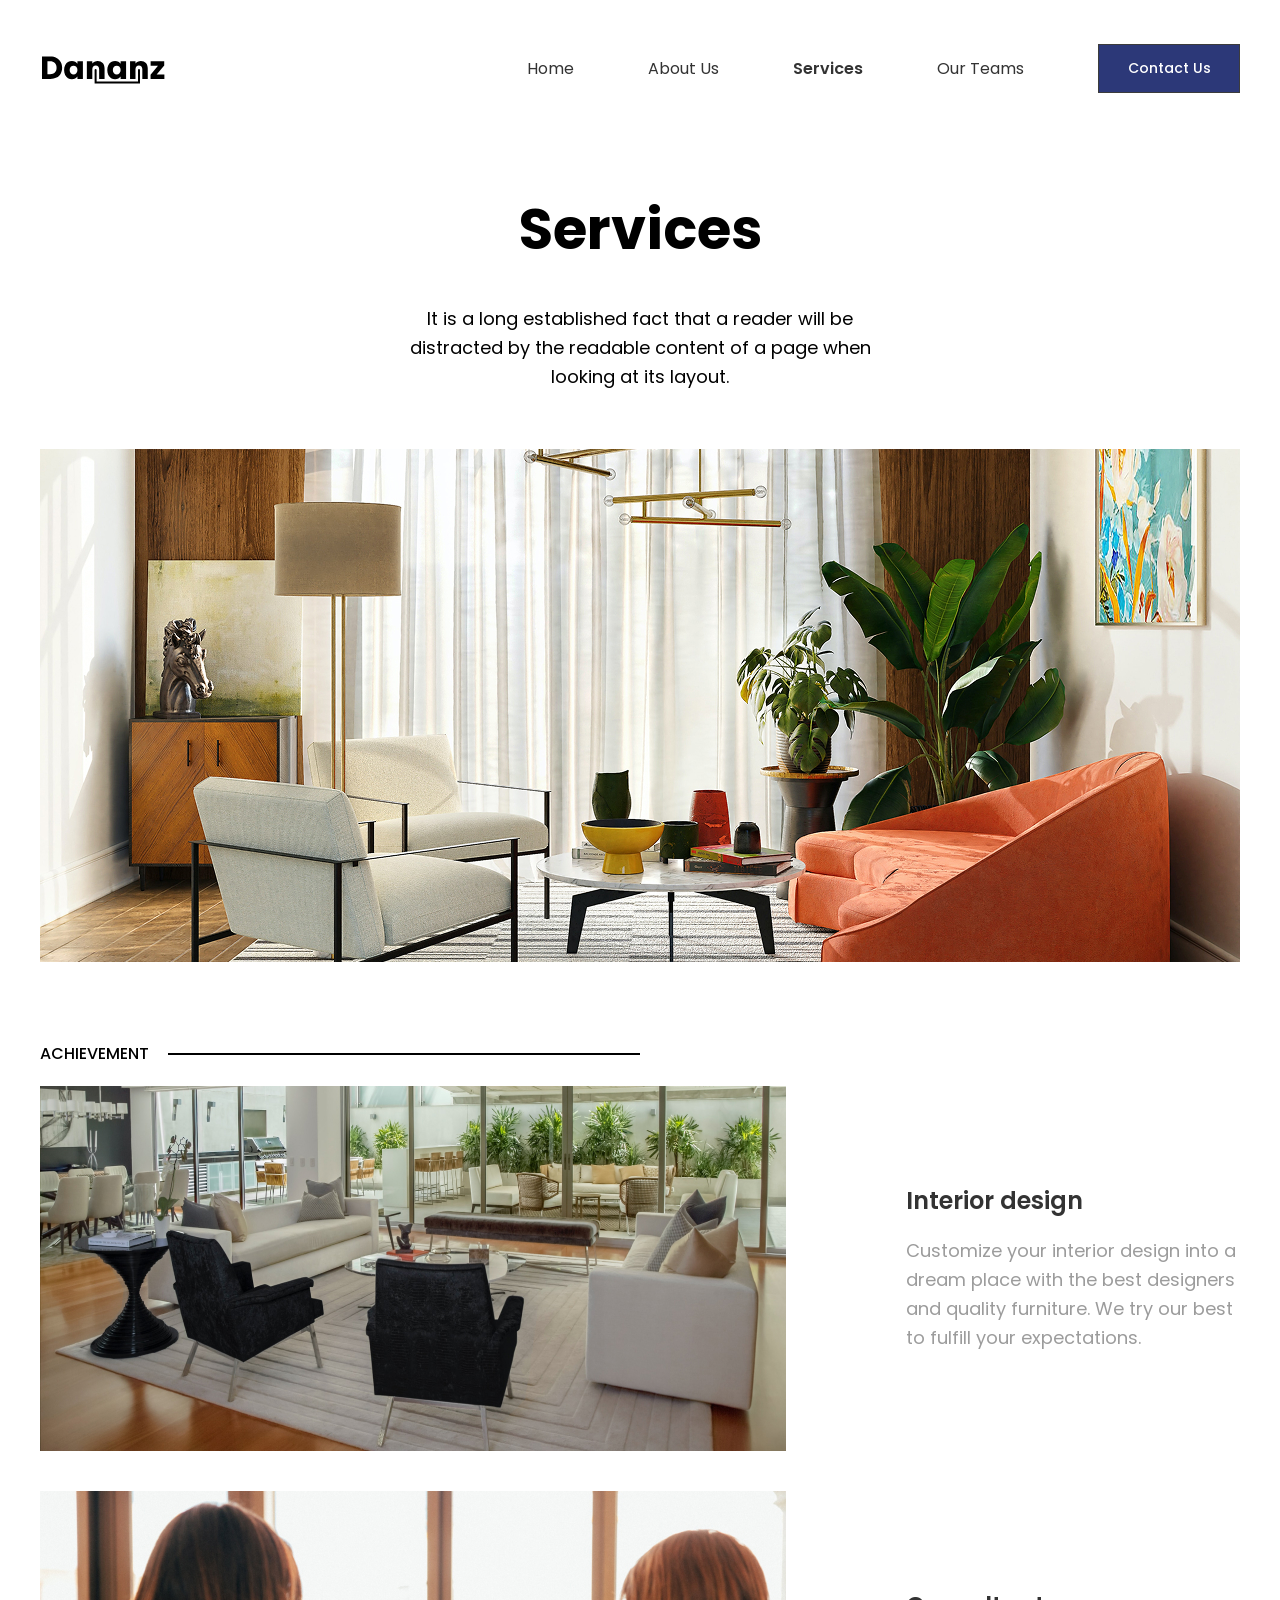
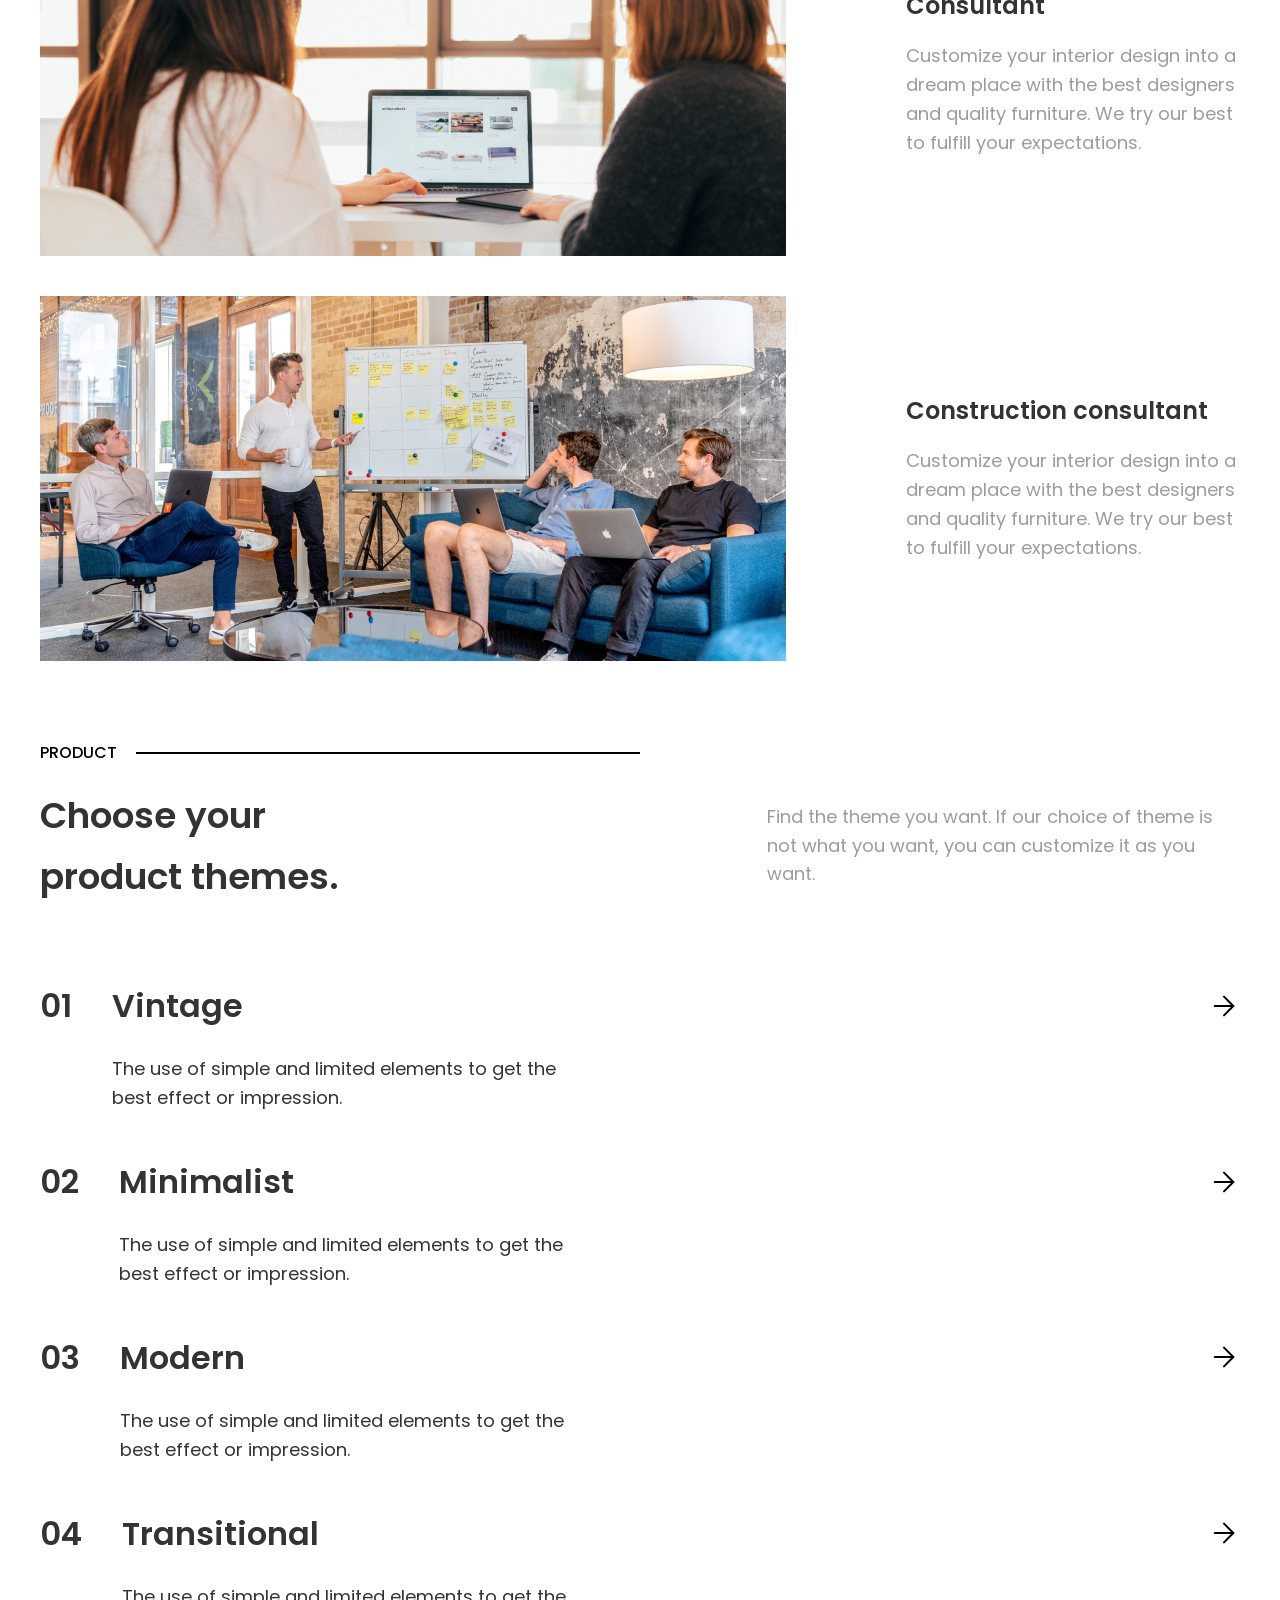
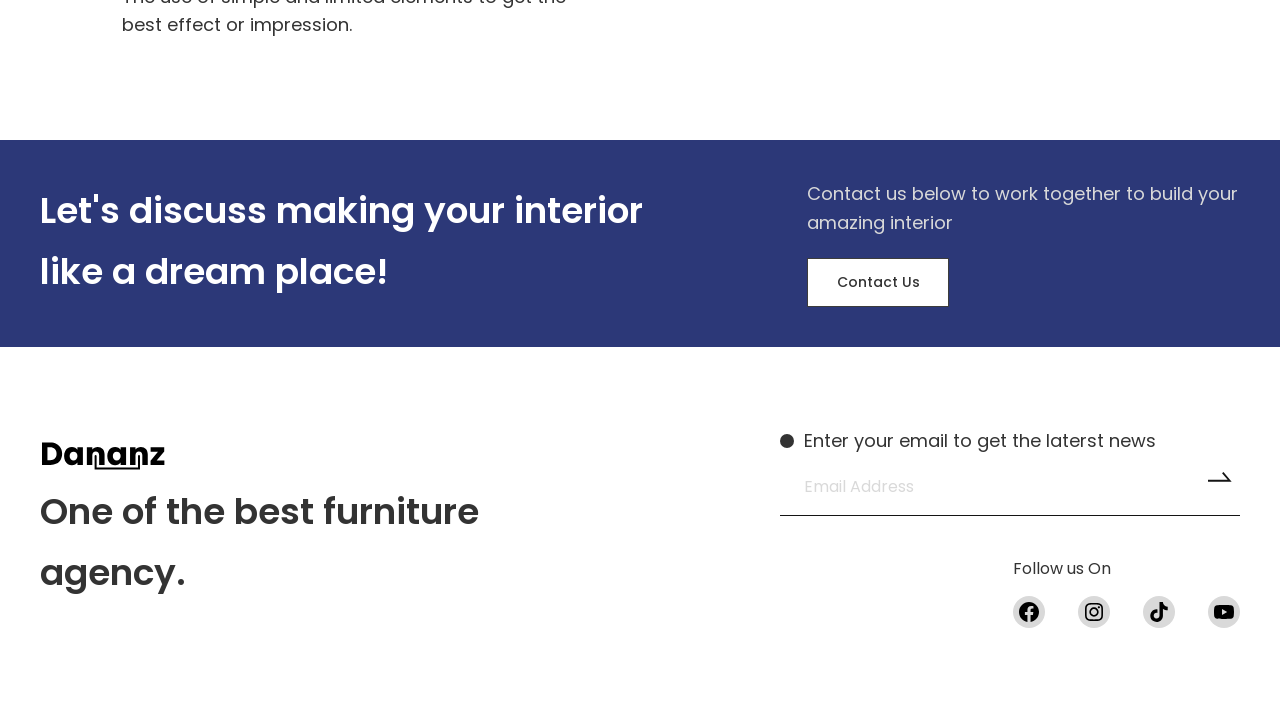
==== commit 3e437711: "Add files via upload" ====
--- a/Dananz/services.html
+++ b/Dananz/services.html
@@ -56,7 +56,7 @@
                 looking at its layout.</p>
             </div>
             <div class="content-block__image">
-              <img src="img/Services/services.jpg" alt="services">
+              <img src="img/services/services.jpg" alt="services">
             </div>
           </div>
         </div>
